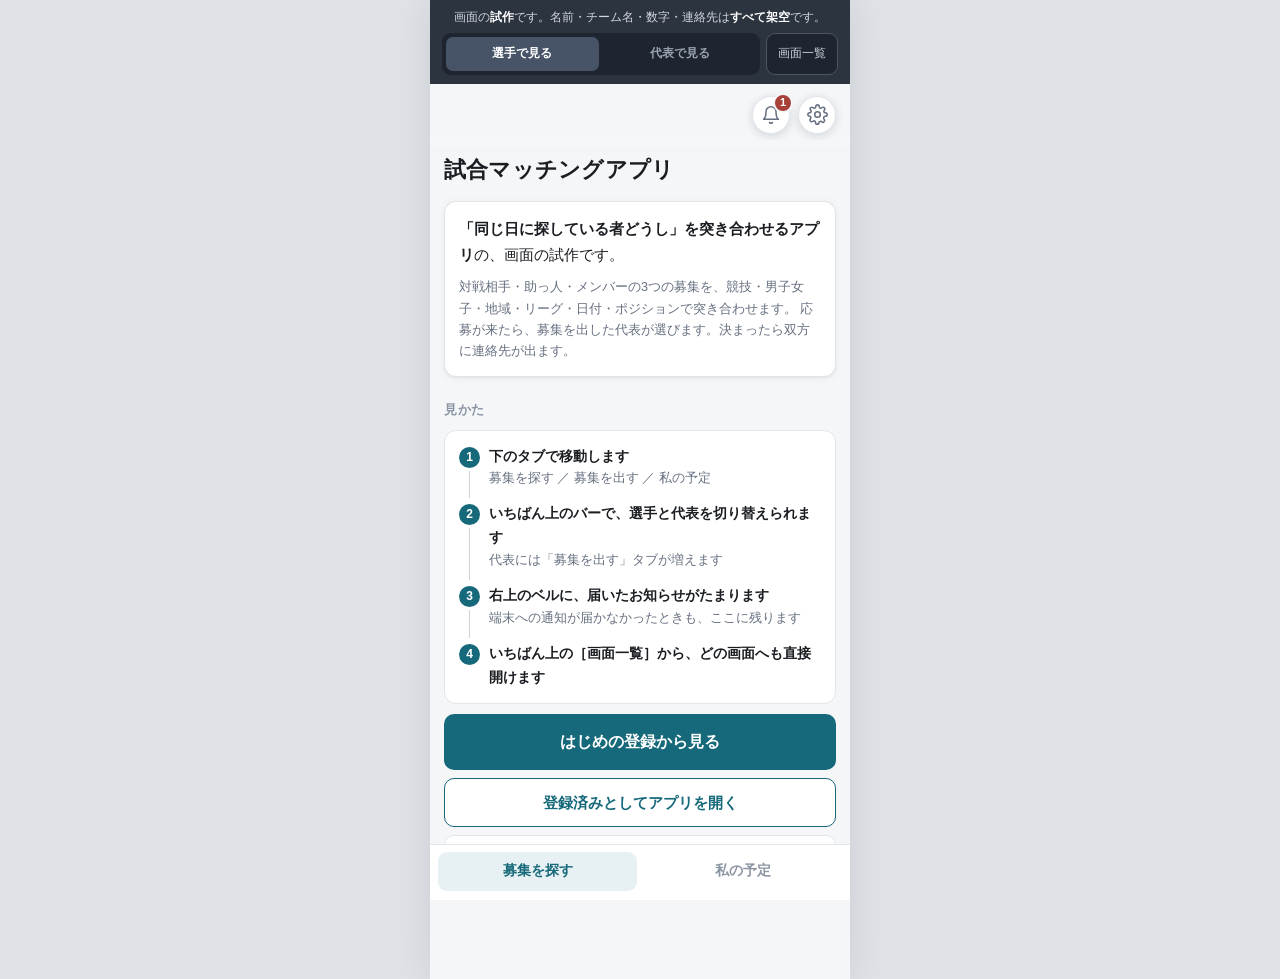
==== app/index.html @ 9eea32c9 "通知が受け取れない端末にだけ、タブの根っこ3画面とお知らせの設定の先頭にカードを出すようにした（設定の常時表示をやめ、あとから開く「ホーム画面に追加」を追加） Co-Authored-By: Clau" ====
﻿<!DOCTYPE html>
<html lang="ja">
<head>
<meta charset="UTF-8">
<meta name="viewport" content="width=device-width, initial-scale=1, viewport-fit=cover">
<meta name="robots" content="noindex">
<title>試合マッチングアプリ ── 画面の試作</title>
<style>
/* ==========================================================================
   試合マッチングアプリ ── 画面の見た目
   ⚠️ このファイルは本番（Cloudflare Workers / Hono）にそのまま持っていく。
      試作固有のものは末尾の「試作だけで使うもの」にまとめてある。
   ========================================================================== */

:root {
  --ink: #1a1d21;
  --sub: #667080;
  --faint: #8b95a3;
  --line: #e2e6eb;
  --bg: #f4f6f8;
  --card: #ffffff;

  --key: #16697a;
  --key-dark: #0f4c59;
  --key-bg: #e7f1f3;

  --warn: #a8403a;
  --warn-bg: #fbecea;
  --ok: #1f7a45;
  --ok-bg: #e8f4ec;

  /* 募集の種別 */
  --t-match: #16697a;
  --t-helper: #9a6212;
  --t-member: #55499a;

  --r: 12px;
  --shadow: 0 1px 2px rgba(20, 30, 40, .06), 0 1px 8px rgba(20, 30, 40, .05);
}

* { box-sizing: border-box; }

html, body {
  margin: 0;
  padding: 0;
}

body {
  background: #dfe3e8;
  color: var(--ink);
  font-family: -apple-system, BlinkMacSystemFont, "Hiragino Kaku Gothic ProN",
               "Noto Sans JP", "Yu Gothic UI", Meiryo, sans-serif;
  font-size: 15px;
  line-height: 1.7;
  -webkit-text-size-adjust: 100%;
}

/* --- 画面の枠（スマホ前提。PCでは中央に寄せる） --- */

.frame {
  max-width: 420px;
  margin: 0 auto;
  min-height: 100dvh;
  background: var(--bg);
  position: relative;
  box-shadow: 0 0 40px rgba(0, 0, 0, .10);
  display: flex;
  flex-direction: column;
}

/* --- 浮いている操作（⚠️ 上にバーを作らない） ---
   ⭐ position: sticky なので、スクロール0では本文の流れの中にあり、
      スクロールすると上端に貼り付いて内容の上に浮く。JavaScript は要らない。
   ⚠️ 戻るは常に押せる必要がある（ホーム画面に追加したアプリにはブラウザの戻るが無い） */

.float-row {
  position: sticky;
  top: 0;
  z-index: 25;
  display: flex;
  align-items: center;
  gap: 8px;
  min-height: 38px;
  /* ⚠️ 背景を本文と同じ色にして、内容が裏に透けないようにする。
     透けると、見えていないものを押してしまう。枠線は引かない（バーに見えるので） */
  background: var(--bg);
  margin: -14px -14px 0;
  padding: 12px 14px 6px;
}

/* 下側だけ柔らかく消す。⭐ これで「バーの線」が出ない */
.float-row::after {
  content: "";
  position: absolute;
  left: 0;
  right: 0;
  top: 100%;
  height: 16px;
  background: linear-gradient(var(--bg), rgba(244, 246, 248, 0));
  pointer-events: none;
}

.float-spacer { flex: 1; }

.float-btn {
  appearance: none;
  display: flex;
  align-items: center;
  justify-content: center;
  flex: none;
  width: 38px;
  height: 38px;
  padding: 0;
  border: 1px solid var(--line);
  border-radius: 50%;
  background: var(--card);
  color: var(--sub);
  font: inherit;
  font-size: 19px;
  line-height: 1;
  cursor: pointer;
  box-shadow: 0 2px 10px rgba(20, 30, 40, .14);
  list-style: none;          /* <summary> の標準の三角を消す */
}

.float-btn { position: relative; }

/* ⭐ 未読の件数。⚠️ 赤は「あなたが動かないと止まること」だけに使う */
.badge {
  position: absolute;
  top: -4px;
  right: -4px;
  display: flex;
  align-items: center;
  justify-content: center;
  min-width: 20px;
  height: 20px;
  padding: 0 5px;
  border-radius: 999px;
  background: var(--warn);
  color: #fff;
  font-size: 11px;
  font-weight: 700;
  border: 2px solid var(--bg);   /* 本文色で縁取り、浮いて見せる */
}

.float-btn::-webkit-details-marker { display: none; }  /* Safari の三角 */
.float-btn::marker { content: ""; }
.float-btn > svg { display: block; }
.float-btn:active { background: var(--bg); color: var(--key); }

/* 画面の名前。⭐ バーの中ではなく、本文の先頭に大きく置く */
.page-title {
  margin: 14px 0 16px;
  font-size: 22px;
  font-weight: 700;
  line-height: 1.45;
  letter-spacing: .01em;
}

.page-title:empty { display: none; }

/* 右上の歯車（設定）。⭐ 全画面から届くので、置くのは1か所だけ。
   ⚠️ <details>/<summary> で作る。スクリプトが届いていなくても開ける。 */
.menu-wrap {
  position: relative;
  flex: none;
}

.menu-wrap[open] > .float-btn { background: var(--bg); color: var(--key); }

/* 歯車から出るプルダウン。⭐ 中身は役割で変わる（代表だけチームの設定が増える） */
.menu {
  position: absolute;
  top: calc(100% + 6px);
  right: 0;
  z-index: 40;
  min-width: 172px;
  background: var(--card);
  border: 1px solid var(--line);
  border-radius: 10px;
  box-shadow: 0 8px 26px rgba(20, 30, 40, .20);
  padding: 5px;
}

.menu button {
  appearance: none;
  display: block;
  width: 100%;
  border: 0;
  background: transparent;
  font: inherit;
  font-size: 14.5px;
  font-weight: 700;
  color: var(--ink);
  text-align: left;
  padding: 11px 12px;
  border-radius: 7px;
  cursor: pointer;
  white-space: nowrap;
}

.menu button:active { background: var(--bg); color: var(--key); }

/* --- 本文 --- */

.body {
  padding: 14px 14px 96px; /* 下の余白は、下タブに隠れないぶん */
  flex: 1;
  display: flex;
  flex-direction: column;
}

/* --- 下タブ（⚠️ 横スクロールさせない。多くても3つ） ---
   ⭐ 「募集する」は代表にだけ出す。選手（約1,000人）には2つしか見えない */

.tabbar {
  position: fixed;
  bottom: 0;
  left: 0;
  right: 0;
  z-index: 30;
  display: flex;
  max-width: 420px;
  margin: 0 auto;
  background: var(--card);
  border-top: 1px solid var(--line);
  padding: 7px 8px calc(9px + env(safe-area-inset-bottom));
  gap: 6px;
}

.tabbar button {
  flex: 1;
  min-width: 0;
  appearance: none;
  border: 0;
  background: transparent;
  font: inherit;
  font-size: 13.5px;
  font-weight: 700;
  color: var(--faint);
  padding: 8px 2px;
  border-radius: 9px;
  cursor: pointer;
  white-space: nowrap;
}

.tabbar button[aria-current="true"] {
  color: var(--key);
  background: var(--key-bg);
}

/* ⚠️ 初回登録と、チームを増やす流れの間は下タブを出さない。
   まだアプリの中に入っていないので、タブで移れると筋が通らない */
body.no-tabs .tabbar { display: none; }
body.no-tabs .body { padding-bottom: 40px; }

.lead {
  margin: 0 0 14px;
  color: var(--sub);
  font-size: 13.5px;
}

h2.sec {
  margin: 22px 0 8px;
  font-size: 13px;
  font-weight: 700;
  color: var(--faint);
  letter-spacing: .04em;
}

h2.sec:first-child { margin-top: 2px; }

/* --- カード --- */

.card {
  background: var(--card);
  border: 1px solid var(--line);
  border-radius: var(--r);
  padding: 14px;
  margin-bottom: 10px;
  box-shadow: var(--shadow);
}

.card.tap {
  cursor: pointer;
  display: block;
  width: 100%;
  text-align: left;
  font: inherit;
  color: inherit;
}

.card.tap:active { background: #fafbfc; }

/* 入口の3カード（横に並べず縦積み。1行の説明を入れられる形） */

.gate {
  display: flex;
  align-items: center;
  gap: 12px;
}

.gate-t {
  flex: 1;
  min-width: 0;
}

/* ⚠️ 子セレクタ（>）にすること。子孫セレクタだと中の .tag / .pill を
   詳細度で打ち負かして display:block にしてしまう */
.gate-t > b {
  display: block;
  font-size: 16px;
  font-weight: 700;
}

.gate-t > span {
  display: block;
  color: var(--sub);
  font-size: 12.5px;
  line-height: 1.5;
}

.gate-n {
  flex: none;
  font-size: 13px;
  font-weight: 700;
  color: var(--key);
  background: var(--key-bg);
  border-radius: 999px;
  padding: 3px 11px;
}

.gate-arrow {
  flex: none;
  color: var(--faint);
  font-size: 18px;
}

/* お知らせの行 */
.gate-time {
  flex: none;
  font-size: 11.5px;
  color: var(--faint);
  white-space: nowrap;
}

.news-dot {
  flex: none;
  width: 9px;
  height: 9px;
  border-radius: 50%;
  background: var(--warn);
}

.news-dot.read { background: transparent; }

/* --- 種別のバッジ --- */

.tag {
  display: inline-block;
  font-size: 11.5px;
  font-weight: 700;
  line-height: 1.6;
  padding: 1px 8px;
  border-radius: 5px;
  color: #fff;
  vertical-align: 2px;
}

.tag.match  { background: var(--t-match); }
.tag.helper { background: var(--t-helper); }
.tag.member { background: var(--t-member); }

.pill {
  display: inline-block;
  font-size: 11.5px;
  line-height: 1.6;
  padding: 1px 8px;
  border-radius: 5px;
  border: 1px solid var(--line);
  color: var(--sub);
  background: var(--bg);
}

.pill.ok   { color: var(--ok);   background: var(--ok-bg);   border-color: #c6e2d0; }
.pill.warn { color: var(--warn); background: var(--warn-bg); border-color: #efd0cd; }

/* ⚠️ 3等分のセグメント（横並びのタブ）は使わない。
   下タブと見分けがつかず、どちらが上位なのか読めなくなる。
   3つから選ばせる場面は、すべて .gate のカードを並べる形にそろえる。 */

/* --- 絞り込み（⚠️ 折りたたまない。いまの値を出しておく） --- */

.filter {
  display: flex;
  align-items: center;
  gap: 8px;
  background: var(--card);
  border: 1px solid var(--line);
  border-radius: 10px;
  padding: 8px 10px;
  margin-bottom: 12px;
}

.filter-v {
  flex: 1;
  min-width: 0;
  font-size: 12.5px;
  color: var(--sub);
  line-height: 1.5;
}

.filter-v b { color: var(--ink); font-weight: 700; }

/* --- 募集の行 --- */

.post-h {
  display: flex;
  align-items: baseline;
  gap: 7px;
  flex-wrap: wrap;
  margin-bottom: 6px;
}

.post-when {
  font-size: 15.5px;
  font-weight: 700;
}

.post-team {
  font-size: 14.5px;
  font-weight: 700;
  margin-bottom: 2px;
}

.post-meta {
  color: var(--sub);
  font-size: 12.5px;
  line-height: 1.65;
}

/* --- 定義リスト（詳細画面） --- */

.dl {
  margin: 0;
  border-top: 1px solid var(--line);
}

.dl > div {
  display: flex;
  gap: 10px;
  padding: 9px 0;
  border-bottom: 1px solid var(--line);
}

.dl dt {
  flex: none;
  width: 92px;
  color: var(--faint);
  font-size: 12.5px;
  line-height: 1.8;
}

.dl dd {
  flex: 1;
  min-width: 0;
  margin: 0;
  font-size: 14.5px;
}

.dl dd small {
  display: block;
  color: var(--sub);
  font-size: 12.5px;
}

/* --- ボタン --- */

.btn {
  appearance: none;
  display: block;
  width: 100%;
  border: 0;
  border-radius: 10px;
  padding: 14px;
  font: inherit;
  font-size: 16px;
  font-weight: 700;
  background: var(--key);
  color: #fff;
  cursor: pointer;
  text-align: center;
  margin-top: 4px;
}

.btn:active { background: var(--key-dark); }

.btn.sub {
  background: var(--card);
  color: var(--key);
  border: 1px solid var(--key);
  font-size: 15px;
  padding: 11px;
}

.btn.quiet {
  background: var(--card);
  color: var(--sub);
  border: 1px solid var(--line);
  font-size: 14px;
  font-weight: 400;
  padding: 11px;
}

.btn.danger {
  background: var(--card);
  color: var(--warn);
  border: 1px solid #e6c4c1;
  font-size: 15px;
  padding: 11px;
}

/* 逃げ道。⚠️ 隠さないが、押したくなる形も与えない。
   ボタンの形をしているものは、読まずに押される */
.link-quiet {
  appearance: none;
  border: 0;
  background: transparent;
  font: inherit;
  font-size: 13px;
  color: var(--faint);
  text-decoration: underline;
  text-underline-offset: 3px;
  cursor: pointer;
  padding: 6px 8px;
}

.link-quiet:active { color: var(--sub); }

.btn-sm {
  appearance: none;
  border: 1px solid var(--key);
  background: var(--card);
  color: var(--key);
  font: inherit;
  font-size: 13px;
  font-weight: 700;
  border-radius: 8px;
  padding: 6px 12px;
  cursor: pointer;
  white-space: nowrap;
}

.btn-sm.quiet {
  border-color: var(--line);
  color: var(--sub);
  font-weight: 400;
}

/* --- 注記 --- */

.note {
  margin: 10px 0 0;
  color: var(--sub);
  font-size: 12.5px;
  line-height: 1.7;
}

/* --- 入力 --- */

.field { margin-bottom: 14px; }

/* ⚠️ 要素セレクタ（label）で書かないこと。
   .field の中には .check のラベルも入るので、display を奪い合う */
.f-label {
  display: block;
  font-size: 13px;
  font-weight: 700;
  margin-bottom: 5px;
}

.f-label .hint {
  display: block;
  font-weight: 400;
  color: var(--sub);
  font-size: 12px;
  line-height: 1.6;
}

.field-row > div { flex: 1; min-width: 0; }

/* ⚠️ 種類を列挙しないこと。tel / search / url などを足すたびに漏れる。
   除くのはチェックボックスとラジオだけ */
.field input:not([type="checkbox"]):not([type="radio"]),
.field select,
.field textarea {
  width: 100%;
  border: 1px solid #ccd3db;
  border-radius: 9px;
  background: var(--card);
  padding: 11px 12px;
  font: inherit;
  font-size: 15px;
  color: var(--ink);
}

.field textarea { min-height: 84px; resize: vertical; }

.field-row {
  display: flex;
  gap: 8px;
}

.field-row > * { flex: 1; min-width: 0; }

/* チップ（複数選択）⚠️ datalist は使わない */

.chips {
  display: flex;
  flex-wrap: wrap;
  gap: 7px;
}

.chip {
  appearance: none;
  border: 1px solid #ccd3db;
  background: var(--card);
  color: var(--sub);
  font: inherit;
  font-size: 13.5px;
  border-radius: 999px;
  padding: 6px 13px;
  cursor: pointer;
}

.chip[aria-pressed="true"] {
  background: var(--key);
  border-color: var(--key);
  color: #fff;
  font-weight: 700;
}

/* 競技ごとのまとまり（ポジションは競技ごとに語彙が違う）
   ⚠️ 明示クラスだけで書く。子孫セレクタにしない */

.sport-g {
  font-size: 13px;
  font-weight: 700;
  color: var(--ink);
  margin: 14px 0 6px;
}

/* チェック1つ */

.check {
  display: flex;
  gap: 10px;
  align-items: flex-start;
  background: var(--card);
  border: 1px solid var(--line);
  border-radius: 10px;
  padding: 12px;
  cursor: pointer;
}

.check + .check { margin-top: 8px; }
.check input { margin: 4px 0 0; flex: none; width: 18px; height: 18px; }
.check-t { flex: 1; min-width: 0; }
.check-t > b { display: block; font-size: 14px; }
.check-t > span { display: block; color: var(--sub); font-size: 12.5px; line-height: 1.6; }

/* --- 一段軽い行 ---
   設定のように「毎回は触らないが、探させてはいけない」もの。
   ⚠️ 枠を外すと文字だけになって見つけられなくなる。
   カードと同じ形のまま、影と説明文を落として一段だけ軽くする。 */

.set-row {
  appearance: none;
  display: flex;
  align-items: center;
  gap: 10px;
  width: 100%;
  background: var(--card);
  border: 1px solid var(--line);
  border-radius: var(--r);
  padding: 13px 14px;
  margin-bottom: 10px;
  font: inherit;
  font-size: 14.5px;
  font-weight: 700;
  color: var(--ink);
  text-align: left;
  cursor: pointer;
}

.set-row:active { background: #fafbfc; }
.set-row > span { flex: 1; min-width: 0; }
.set-row > span > b { color: var(--key); }
.set-row > i { flex: none; font-style: normal; color: var(--faint); font-size: 18px; }
/* 設定の行に添える、いまの値。⚠️ 明示クラスではなく em を使うので子セレクタで閉じる */
.set-row > span > em {
  display: block;
  font-style: normal;
  font-weight: 400;
  font-size: 12.5px;
  line-height: 1.5;
  color: var(--sub);
  margin-top: 3px;
}

/* --- お知らせの設定：種類ごとに「チェック＋条件の行」を1枚にまとめる ---
   ⚠️ 子セレクタで閉じる（.check / .set-row の素の見た目を外側から奪わない） */
.opt {
  background: var(--card);
  border: 1px solid var(--line);
  border-radius: var(--r);
  margin-bottom: 10px;
  overflow: hidden;
}
.opt > .check { border: 0; border-radius: 0; }
.opt > .set-row { border: 0; border-top: 1px solid var(--line); border-radius: 0; margin: 0; }

/* --- この端末で通知が受け取れないときだけ出す1枚 ---
   タブの根っこ3画面（募集を探す・募集を出す・私の予定）と、お知らせの設定の先頭。
   ⛔ オンのときは出さない。⛔ 赤にしない（文で書いてあるので色で急かさない）。
   「この端末では受け取らない」を押した端末では出さない（再入口はお知らせの設定）。 */
.push {
  background: var(--card);
  border: 1px solid var(--line);
  border-radius: var(--r);
  padding: 14px;
  margin-bottom: 14px;
}
.push > b { display: block; font-size: 15px; }
.push > p { margin: 4px 0 0; color: var(--sub); font-size: 12.5px; line-height: 1.6; }
.push > .btn { margin-top: 12px; }
.push > .push-skip { text-align: center; margin-top: 4px; }

/* --- 人の行（応募者・履歴） --- */

.row {
  display: flex;
  gap: 11px;
  align-items: center;
  padding: 12px 0;
  border-bottom: 1px solid var(--line);
}

.row:last-child { border-bottom: 0; }

.row-t { flex: 1; min-width: 0; }
.row-t > b { display: block; font-size: 15px; }
.row-t > span { display: block; color: var(--sub); font-size: 12.5px; line-height: 1.6; }

.count {
  flex: none;
  text-align: center;
  min-width: 46px;
}

.count > b { display: block; font-size: 19px; font-weight: 700; line-height: 1.2; }
.count > span { display: block; color: var(--faint); font-size: 11px; }

/* --- 手順（初回登録） --- */

.steps {
  display: flex;
  gap: 6px;
  margin-bottom: 16px;
}

.steps > div {
  flex: 1;
  height: 4px;
  border-radius: 2px;
  background: #d9dee4;
}

.steps > div.on { background: var(--key); }

.step-n {
  color: var(--key);
  font-size: 12px;
  font-weight: 700;
  letter-spacing: .04em;
}

/* --- 成立・通知の図 --- */

.flow {
  background: var(--card);
  border: 1px solid var(--line);
  border-radius: var(--r);
  padding: 14px;
  margin-bottom: 10px;
}

.flow ol {
  margin: 0;
  padding: 0;
  list-style: none;
  counter-reset: f;
}

.flow li {
  position: relative;
  padding: 0 0 14px 30px;
  counter-increment: f;
  font-size: 14px;
}

.flow li:last-child { padding-bottom: 0; }

.flow li::before {
  content: counter(f);
  position: absolute;
  left: 0;
  top: 2px;
  width: 21px;
  height: 21px;
  border-radius: 50%;
  background: var(--key);
  color: #fff;
  font-size: 12px;
  font-weight: 700;
  text-align: center;
  line-height: 21px;
}

.flow li:not(:last-child)::after {
  content: "";
  position: absolute;
  left: 10px;
  top: 26px;
  bottom: 4px;
  width: 1px;
  background: #ccd3db;
}

.flow li small {
  display: block;
  color: var(--sub);
  font-size: 12.5px;
  line-height: 1.6;
}

/* --- 結果（完了・成立） --- */

.result {
  text-align: center;
  padding: 26px 14px 20px;
}

.result-mark {
  width: 56px;
  height: 56px;
  border-radius: 50%;
  background: var(--ok-bg);
  color: var(--ok);
  font-size: 28px;
  line-height: 56px;
  margin: 0 auto 12px;
}

.result-mark.no { background: var(--warn-bg); color: var(--warn); }

.result h2 {
  margin: 0 0 6px;
  font-size: 19px;
}

.result p {
  margin: 0;
  color: var(--sub);
  font-size: 13.5px;
}

/* ==========================================================================
   試作だけで使うもの（⛔ 本番には持っていかない）
   ========================================================================== */

.proto-hide { display: none !important; }

/* その場で反応したことを見せるだけの表示（⛔ 本番には持っていかない） */
.proto-toast {
  position: fixed;
  left: 50%;
  bottom: 96px;
  transform: translateX(-50%);
  z-index: 60;
  background: #2c3440;
  color: #fff;
  font-size: 13.5px;
  font-weight: 700;
  padding: 10px 18px;
  border-radius: 999px;
  box-shadow: 0 6px 20px rgba(20, 30, 40, .25);
  white-space: nowrap;
}

/* 立場の切替。選手にしか見えないもの／代表にしか見えないものを分ける */
body[data-mode="player"] .rep-only { display: none !important; }
body[data-mode="rep"] .player-only { display: none !important; }

/* 上のバー（試作の案内と立場の切替） */
.proto-top {
  background: #2c3440;
  color: #cfd6de;
  font-size: 11.5px;
  line-height: 1.6;
  padding: 8px 12px 9px;
}

.proto-top p { margin: 0 0 7px; text-align: center; }
.proto-top b { color: #fff; }

/* ⛔ 画面一覧は「試作の道具」なので、アプリのバーではなくこの黒い帯に置く。
   アプリのバーには、本番に残るものだけを置く（戻る・題名・歯車） */
.proto-row {
  display: flex;
  gap: 6px;
  align-items: stretch;
}

.proto-row > .proto-switch { flex: 1; min-width: 0; }

.proto-btn {
  flex: none;
  appearance: none;
  border: 1px solid #4a5666;
  background: #1e2530;
  color: #cfd6de;
  font: inherit;
  font-size: 12px;
  border-radius: 9px;
  padding: 7px 11px;
  cursor: pointer;
  white-space: nowrap;
}

.proto-btn:active { background: #475467; color: #fff; }

.proto-switch {
  display: flex;
  gap: 5px;
  background: #1e2530;
  border-radius: 9px;
  padding: 4px;
}

.proto-switch button {
  flex: 1;
  appearance: none;
  border: 0;
  background: transparent;
  font: inherit;
  font-size: 12px;
  font-weight: 700;
  color: #98a3b1;
  padding: 7px 4px;
  border-radius: 7px;
  cursor: pointer;
  white-space: nowrap;
}

.proto-switch button[aria-pressed="true"] { background: #475467; color: #fff; }

.proto-sheet {
  position: fixed;
  inset: 0;
  z-index: 50;
  background: rgba(15, 25, 35, .45);
  display: flex;
  align-items: flex-end;
  justify-content: center;
}

.proto-sheet > div {
  width: 100%;
  max-width: 420px;
  background: var(--bg);
  border-radius: 16px 16px 0 0;
  padding: 16px 14px 24px;
  max-height: 84dvh;
  overflow: auto;
}

.proto-sheet h2 {
  margin: 0 0 4px;
  font-size: 16px;
}

.proto-list {
  display: grid;
  gap: 6px;
  margin-top: 12px;
}

.proto-list button {
  appearance: none;
  display: flex;
  align-items: center;
  gap: 10px;
  width: 100%;
  text-align: left;
  font: inherit;
  background: var(--card);
  border: 1px solid var(--line);
  border-radius: 9px;
  padding: 10px 12px;
  cursor: pointer;
  color: inherit;
}

.proto-list button i {
  flex: none;
  font-style: normal;
  font-size: 11.5px;
  font-weight: 700;
  color: var(--faint);
  background: var(--bg);
  border-radius: 5px;
  padding: 1px 6px;
  min-width: 30px;
  text-align: center;
}

.proto-list button b { font-weight: 700; font-size: 14px; }
.proto-list button em { font-style: normal; color: var(--sub); font-size: 12px; }

.proto-group {
  margin: 14px 0 2px;
  font-size: 12px;
  font-weight: 700;
  color: var(--faint);
  letter-spacing: .04em;
}

.proto-banner {
  background: #2c3440;
  color: #cfd6de;
  font-size: 11.5px;
  line-height: 1.6;
  padding: 7px 14px;
  text-align: center;
}

.proto-banner b { color: #fff; }
</style>
</head>
<body data-mode="player">

<div class="frame">

  <div class="proto-top">
    <p>画面の<b>試作</b>です。名前・チーム名・数字・連絡先は<b>すべて架空</b>です。</p>
    <div class="proto-row">
      <div class="proto-switch">
        <button type="button" id="mPlayer" aria-pressed="true">選手で見る</button>
        <button type="button" id="mRep" aria-pressed="false">代表で見る</button>
      </div>
      <button class="proto-btn" id="menu" type="button">画面一覧</button>
    </div>
  </div>

  <div class="body" id="body">

  <div class="float-row">
    <button class="float-btn proto-hide" id="back" type="button" aria-label="戻る" title="戻る">←</button>
    <div class="float-spacer"></div>

    <button class="float-btn" data-go="snews" type="button" aria-label="お知らせ" title="お知らせ">
      <svg viewBox="0 0 24 24" width="20" height="20" fill="none" stroke="currentColor"
           stroke-width="1.8" stroke-linecap="round" stroke-linejoin="round" aria-hidden="true">
        <path d="M18 8A6 6 0 0 0 6 8c0 7-3 9-3 9h18s-3-2-3-9"/>
        <path d="M13.73 21a2 2 0 0 1-3.46 0"/>
      </svg>
      <span class="badge player-only">1</span>
      <span class="badge rep-only">2</span>
    </button>

    <details class="menu-wrap" id="gearWrap">
      <summary class="float-btn" aria-label="設定" title="設定">
        <svg viewBox="0 0 24 24" width="21" height="21" fill="none" stroke="currentColor"
             stroke-width="1.8" stroke-linecap="round" stroke-linejoin="round" aria-hidden="true">
          <circle cx="12" cy="12" r="3.2"/>
          <path d="M19.1 15.5a1.7 1.7 0 0 0 .35 1.87l.06.06a2 2 0 1 1-2.83 2.83l-.06-.06a1.7 1.7 0 0 0-2.9 1.2V21a2 2 0 1 1-4 0v-.06a1.7 1.7 0 0 0-2.9-1.21l-.06.06a2 2 0 1 1-2.83-2.83l.06-.06a1.7 1.7 0 0 0-1.2-2.9H3a2 2 0 1 1 0-4h.06a1.7 1.7 0 0 0 1.21-2.9l-.06-.06a2 2 0 1 1 2.83-2.83l.06.06a1.7 1.7 0 0 0 2.9-1.2V3a2 2 0 1 1 4 0v.06a1.7 1.7 0 0 0 2.9 1.21l.06-.06a2 2 0 1 1 2.83 2.83l-.06.06a1.7 1.7 0 0 0 1.2 2.9H21a2 2 0 1 1 0 4h-.06a1.7 1.7 0 0 0-1.84 1.5z"/>
        </svg>
      </summary>
      <div class="menu">
        <button type="button" data-go="s8">私の設定</button>
        <button type="button" data-go="s9">お知らせの設定</button>
        <button type="button" data-go="s11" class="rep-only">チームの設定</button>
      </div>
    </details>
  </div>

  <h1 class="page-title" id="title"></h1>

  <!-- ==================================================== s0 はじめに -->
  <section data-screen="s0" data-title="試合マッチングアプリ">
    <div class="card">
      <p style="margin:0 0 10px;font-size:15px;">
        <b>「同じ日に探している者どうし」を突き合わせるアプリ</b>の、画面の試作です。
      </p>
      <p class="note" style="margin:0;">
        対戦相手・助っ人・メンバーの3つの募集を、競技・男子女子・地域・リーグ・日付・ポジションで突き合わせます。
        応募が来たら、募集を出した代表が選びます。決まったら双方に連絡先が出ます。
      </p>
    </div>

    <h2 class="sec">見かた</h2>

    <div class="flow">
      <ol>
        <li><b>下のタブで移動します</b>
          <small>募集を探す ／ 募集を出す ／ 私の予定</small></li>
        <li><b>いちばん上のバーで、選手と代表を切り替えられます</b>
          <small>代表には「募集を出す」タブが増えます</small></li>
        <li><b>右上のベルに、届いたお知らせがたまります</b>
          <small>端末への通知が届かなかったときも、ここに残ります</small></li>
        <li><b>いちばん上の［画面一覧］から、どの画面へも直接開けます</b></li>
      </ol>
    </div>

    <button class="btn" data-go="sw1" type="button">はじめの登録から見る</button>
    <button class="btn sub" data-go="sfind" type="button" style="margin-top:8px;">登録済みとしてアプリを開く</button>
    <button class="btn quiet" id="menu2" type="button" style="margin-top:8px;">画面の一覧を開く</button>
  </section>

  <!-- ==================================================== snews お知らせ -->
  <section data-screen="snews" data-title="お知らせ">
    <p class="lead">押すと、その画面が開きます。</p>

    <button class="card tap" data-go="s7" type="button">
      <div class="gate">
        <div class="news-dot"></div>
        <div class="gate-t">
          <b>9月27日（土）の助っ人に決まりました</b>
          <span><span class="pill">野球・男子</span> 川岸ファイターズ ／ 連絡先が出ています</span>
        </div>
        <div class="gate-time">1時間前</div>
      </div>
    </button>

    <button class="card tap rep-only" data-go="s6" type="button">
      <div class="gate">
        <div class="news-dot"></div>
        <div class="gate-t">
          <b>応募が3人来ています</b>
          <span><span class="pill">野球・男子</span> あおぞらクラブ 10/11（土）午前の助っ人 ／ <b>選んでください</b></span>
        </div>
        <div class="gate-time">3時間前</div>
      </div>
    </button>

    <button class="card tap" data-go="scanceled" type="button">
      <div class="gate">
        <div class="news-dot read"></div>
        <div class="gate-t">
          <b>10月12日（日）の試合が中止になりました</b>
          <span><span class="pill">野球・男女混合</span> みどりヶ丘ベースボール ／ 雨のため</span>
        </div>
        <div class="gate-time">昨日</div>
      </div>
    </button>

    <button class="card tap" data-go="s3" type="button">
      <div class="gate">
        <div class="news-dot read"></div>
        <div class="gate-t">
          <b>9月27日（土）午前の助っ人を募集しています</b>
          <span><span class="pill">野球・男子</span> 川岸ファイターズ ／ 左翼手・遊撃手 あと2人</span>
        </div>
        <div class="gate-time">3日前</div>
      </div>
    </button>

    <p class="note">
      端末への通知が届かなかったときも、<b>ここに残っています。</b><br>
      残るのは<b>30日ぶん</b>です。それより古いものは消えます。
    </p>
  </section>

  <!-- ==================================================== sfind 探す -->
  <section data-screen="sfind" data-title="募集を探す">
    <div class="push">
      <b>このスマホには、まだ通知が届きません</b>
      <p>中止の連絡などは、通知が無いと気づけません。</p>
      <button class="btn sub" data-go="shome" type="button">この端末で通知を受け取る</button>
      <p class="push-skip"><button class="link-quiet" data-act="toast" data-msg="この端末には出さないようにしました" type="button">この端末では受け取らない</button></p>
    </div>

    <p class="lead">どの募集を探しますか。</p>

    <button class="card tap" data-go="s2h" type="button">
      <div class="gate">
        <div class="gate-t">
          <b><span class="tag helper">助っ人</span> の募集を探す</b>
          <span>この日だけ手伝ってほしい、というチーム</span>
        </div>
        <div class="gate-n">5件</div>
        <div class="gate-arrow">›</div>
      </div>
    </button>

    <button class="card tap" data-go="s2n" type="button">
      <div class="gate">
        <div class="gate-t">
          <b><span class="tag member">メンバー</span> の募集を探す</b>
          <span>ずっと入ってくれる人を探しているチーム</span>
        </div>
        <div class="gate-n">8件</div>
        <div class="gate-arrow">›</div>
      </div>
    </button>

  </section>

  <!-- ============================= smatch 同じ日を探しているチーム（突き合わせ） -->
  <section data-screen="smatch" data-title="同じ日を探しているチーム">
    <div class="card">
      <div class="post-h">
        <span class="tag match">対戦相手</span>
        <span class="pill">うちが出した募集</span>
      </div>
      <div style="font-size:18px;font-weight:700;margin:2px 0;">10月4日（日）午後</div>
      <div class="post-meta">会場あり ／ 安佐南区 かわぎしグラウンド</div>
    </div>

    <h2 class="sec">同じ日を探しているチーム　3件</h2>

    <button class="card tap" data-go="s3m" type="button">
      <div class="post-h">
        <span class="post-team" style="margin:0;">もみじストライカーズ</span>
        <span class="pill">会場を探している</span>
      </div>
      <div class="post-meta">広島市佐伯区 ／ さくらリーグ 2部<br>10/4（日）午前・午後</div>
    </button>

    <button class="card tap" data-go="s3m" type="button">
      <div class="post-h">
        <span class="post-team" style="margin:0;">城北クラブ</span>
        <span class="pill ok">会場あり</span>
      </div>
      <div class="post-meta">広島市東区 ／ さくらリーグ 2部<br>10/4（日）午後</div>
    </button>

    <button class="card tap" data-go="s3m" type="button">
      <div class="post-h">
        <span class="post-team" style="margin:0;">港南クラブ</span>
        <span class="pill">会場を探している</span>
      </div>
      <div class="post-meta">広島市南区 ／ さくらリーグ 2部<br>10/4（日）午後</div>
    </button>
  </section>

  <!-- ==================================================== s2m 相手を探しているチーム -->
  <section data-screen="s2m" data-title="相手を探しているチーム">
    <div class="filter">
      <div class="filter-v">
        <b>安佐南区・西区・府中町</b>／さくらリーグ 2部<br>
        野球・男子 ／ 日にち 指定なし ／ 会場 どちらでも
      </div>
      <button class="btn-sm" data-go="sfm" type="button">変える</button>
    </div>

    <button class="card tap" data-go="s3m" type="button">
      <div class="post-h">
        <span class="post-when">10/4（日）午後</span>
        <span class="pill ok">会場あり</span>
      </div>
      <div class="post-team">城北クラブ</div>
      <div class="post-meta">広島市東区<br>さくらリーグ 2部</div>
    </button>

    <button class="card tap" data-go="s3m" type="button">
      <div class="post-h">
        <span class="post-when">10/11（土）午前</span>
        <span class="pill">会場を探している</span>
      </div>
      <div class="post-team">もみじストライカーズ</div>
      <div class="post-meta">広島市佐伯区<br>さくらリーグ 2部</div>
    </button>

    <div class="card" style="border-left:3px solid var(--key);">
      <p style="margin:0;font-size:14.5px;"><b>この条件では 2件です。</b></p>
      <p class="post-meta" style="margin:4px 0 0;">
        <b>市区町村を足すと、もっと出てきます。</b>
        ⭐ 県境にお住まいの方は、隣の県の市区町村も足せます。
      </p>
      <button class="btn sub" data-go="sfm" type="button" style="margin-top:10px;">探す範囲を広げる</button>
    </div>

    <p class="note">12件のうち、上の条件に合う2件を出しています。</p>
  </section>

  <!-- ==================================================== s2h 助っ人を探す -->
  <section data-screen="s2h" data-title="助っ人の募集を探す">
    <div class="filter">
      <div class="filter-v">
        <b>安佐南区・西区・府中町</b>／さくらリーグ 2部<br>
        野球・バスケットボール ／ 日にち 指定なし ／ ポジション 指定なし
      </div>
      <button class="btn-sm" data-go="sfh" type="button">変える</button>
    </div>

    <button class="card tap" data-go="s3" type="button">
      <div class="post-h">
        <span class="post-when">9/27（土）午前</span>
        <span class="pill">野球・男子</span>
        <span class="pill">あと2人</span>
      </div>
      <div class="post-team">川岸ファイターズ</div>
      <div class="post-meta">左翼手 ・ 遊撃手 ／ 安佐南区<br>さくらリーグ 2部</div>
    </button>

    <button class="card tap" data-go="s3" type="button">
      <div class="post-h">
        <span class="post-when">9/27（土）午後</span>
        <span class="pill">野球・男子</span>
        <span class="pill">あと1人</span>
      </div>
      <div class="post-team">東雲アスレチックス</div>
      <div class="post-meta">投手 ／ 西区<br>さくらリーグ 1部</div>
    </button>

    <button class="card tap" data-go="s3" type="button">
      <div class="post-h">
        <span class="post-when">10/4（日）午前・午後</span>
        <span class="pill">野球・男女混合</span>
        <span class="pill">あと3人</span>
      </div>
      <div class="post-team">みどりヶ丘ベースボール</div>
      <div class="post-meta">だれでも ／ 佐伯区<br>リーグに入っていないチーム</div>
    </button>

    <div class="card" style="border-left:3px solid var(--key);">
      <p style="margin:0;font-size:14.5px;"><b>この条件では 3件です。</b></p>
      <p class="post-meta" style="margin:4px 0 0;">
        <b>市区町村を足すと、もっと出てきます。</b>
        ⭐ 県境にお住まいの方は、隣の県の市区町村も足せます。
      </p>
      <button class="btn sub" data-go="sfh" type="button" style="margin-top:10px;">探す範囲を広げる</button>
    </div>

    <p class="note">
      出るのは<b>「やる競技」に選んだ競技と、自分に合う男子・女子のものだけ</b>です。<br>
      男女混合のチームの募集は、<b>男子にも女子にも出ます。</b>
    </p>
  </section>

  <!-- ==================================================== s2n メンバーを探す -->
  <section data-screen="s2n" data-title="メンバーの募集を探す">
    <div class="filter">
      <div class="filter-v">
        <b>安佐南区・西区・府中町</b>／さくらリーグ 2部<br>
        野球・バスケットボール ／ ポジション 指定なし
      </div>
      <button class="btn-sm" data-go="sfn" type="button">変える</button>
    </div>

    <button class="card tap" data-go="s3n" type="button">
      <div class="post-h">
        <span class="pill">野球・男子</span>
      </div>
      <div class="post-team">港南クラブ</div>
      <div class="post-meta">投手 ・ 捕手 ／ 広島市南区<br>さくらリーグ 2部 ／ 月2回 日曜の午前</div>
    </button>

    <button class="card tap" data-go="s3n" type="button">
      <div class="post-h">
        <span class="pill">野球・男女混合</span>
      </div>
      <div class="post-team">みどりヶ丘ベースボール</div>
      <div class="post-meta">だれでも ／ 広島市佐伯区<br>リーグに入っていないチーム ／ 土曜の午前</div>
    </button>

    <div class="card" style="border-left:3px solid var(--key);">
      <p style="margin:0;font-size:14.5px;"><b>この条件では 2件です。</b></p>
      <p class="post-meta" style="margin:4px 0 0;">
        <b>市区町村を足すと、もっと出てきます。</b>
        ⭐ 県境にお住まいの方は、隣の県の市区町村も足せます。
      </p>
      <button class="btn sub" data-go="sfn" type="button" style="margin-top:10px;">探す範囲を広げる</button>
    </div>

    <p class="note">
      出るのは<b>「やる競技」に選んだ競技と、自分に合う男子・女子のものだけ</b>です。
    </p>
  </section>

  <!-- ==================================================== s3 助っ人の募集 -->
  <section data-screen="s3" data-title="助っ人の募集">
    <div class="card">
      <div class="post-h">
        <span class="tag helper">助っ人</span>
        <span class="pill">野球・男子</span>
        <span class="pill">募集中</span>
      </div>
      <div style="font-size:20px;font-weight:700;margin:2px 0;">9月27日（土）午前</div>
      <div class="post-team" style="font-size:16px;">川岸ファイターズ</div>

      <dl class="dl" style="margin-top:12px;">
        <div><dt>ほしい人</dt><dd>左翼手 ・ 遊撃手<small>あと2人</small></dd></div>
        <div><dt>場所</dt><dd>広島市安佐南区<small>かわぎしグラウンド</small></dd></div>
        <div><dt>リーグ</dt><dd>さくらリーグ 2部</dd></div>
        <div><dt>ひとこと</dt><dd>はじめての方も歓迎です。道具はこちらで用意します。集合は8時30分、9時試合開始の予定です。</dd></div>
      </dl>
    </div>

    <button class="btn" data-go="s4" type="button">行けます</button>

    <p class="note">
      押すとチームの代表に届きます。<b>代表が選びます</b>（先着ではありません）。<br>
      決まったらお知らせします。<b>連絡先が出るのは、決まってからです。</b>
    </p>
  </section>

  <!-- ============================= s3waiting 応募済みの助っ人の募集（選手が見る） -->
  <section data-screen="s3waiting" data-title="助っ人の募集">
    <div class="card">
      <div class="post-h">
        <span class="tag helper">助っ人</span>
        <span class="pill">募集中</span>
      </div>
      <div style="font-size:20px;font-weight:700;margin:2px 0;">10月4日（日）午前</div>
      <div class="post-team" style="font-size:16px;">みどりヶ丘ベースボール</div>

      <dl class="dl" style="margin-top:12px;">
        <div><dt>ほしい人</dt><dd>だれでも<small>あと3人</small></dd></div>
        <div><dt>場所</dt><dd>広島市佐伯区<small>みどりヶ丘グラウンド</small></dd></div>
        <div><dt>リーグ</dt><dd>リーグに入っていないチーム</dd></div>
        <div><dt>ひとこと</dt><dd>人数が足りません。経験は問いません。集合は8時、9時試合開始です。</dd></div>
      </dl>
    </div>

    <div class="card" style="border-left:3px solid var(--key);">
      <p style="margin:0;font-size:15px;"><b>選ばれるのを待っています</b></p>
      <p class="post-meta" style="margin:4px 0 0;">
        10月1日に「行けます」を送りました。決まったらお知らせします。
      </p>
    </div>

    <button class="btn danger" data-act="toast" data-msg="応募を取り消しました" type="button">応募を取り消す</button>

    <p class="note">
      取り消すと、<b>選ばれる候補から外れます。</b>あとでまた応募し直せます。
    </p>
  </section>

  <!-- ============================= smine 自分が出した募集（応募なし・代表が見る） -->
  <section data-screen="smine" data-title="出している募集">
    <div class="card">
      <div class="post-h">
        <span class="tag member">メンバー</span>
        <span class="pill">募集中</span>
      </div>
      <div class="post-team" style="font-size:18px;margin-top:4px;">あおぞらクラブ</div>

      <dl class="dl" style="margin-top:12px;">
        <div><dt>ほしい人</dt><dd>投手 ・ 捕手</dd></div>
        <div><dt>場所</dt><dd>広島市安佐南区</dd></div>
        <div><dt>出した日</dt><dd>9月10日<small>ずっと出しています</small></dd></div>
        <div><dt>ひとこと</dt><dd>平日の夜も練習しています。見学だけでも大丈夫です。</dd></div>
      </dl>
    </div>

    <div class="card">
      <p style="margin:0;font-size:15px;"><b>応募はまだありません</b></p>
      <p class="post-meta" style="margin:4px 0 0;">
        応募が来たら、この画面から選べるようになります。
      </p>
    </div>

    <button class="btn sub" type="button" data-act="toast" data-msg="この試作では内容を変えられません">内容を変える</button>
    <button class="btn quiet" data-go="steam" type="button" style="margin-top:8px;">この募集を締める</button>
  </section>

  <!-- ==================================================== s3m 対戦相手の募集 -->
  <section data-screen="s3m" data-title="対戦相手の募集">
    <div class="card">
      <div class="post-h">
        <span class="tag match">対戦相手</span>
        <span class="pill">募集中</span>
      </div>
      <div style="font-size:20px;font-weight:700;margin:2px 0;">10月4日（日）午後</div>
      <div class="post-team" style="font-size:16px;">城北クラブ</div>

      <dl class="dl" style="margin-top:12px;">
        <div>
          <dt>会場</dt>
          <dd><span class="pill ok">用意してあります</span>
            <small>広島市東区 しろきたグラウンド／使用料は半分ずつ</small></dd>
        </div>
        <div><dt>リーグ</dt><dd>さくらリーグ 2部</dd></div>
        <div><dt>ひとこと</dt><dd>3時間とってあります。審判はお互いで出し合う形でお願いします。</dd></div>
      </dl>
    </div>

    <button class="btn" data-go="s4" type="button">この日に試合したいです</button>

    <p class="note">
      押すと相手チームの代表に届きます。<b>向こうの代表が選びます。</b><br>
      <b>連絡先が出るのは、決まってからです。</b>
    </p>
  </section>

  <!-- ==================================================== s3n メンバーの募集 -->
  <section data-screen="s3n" data-title="メンバーの募集">
    <div class="card">
      <div class="post-h">
        <span class="tag member">メンバー</span>
        <span class="pill">募集中</span>
      </div>
      <div class="post-team" style="font-size:18px;margin-top:4px;">港南クラブ</div>

      <dl class="dl" style="margin-top:12px;">
        <div><dt>ほしい人</dt><dd>投手 ・ 捕手</dd></div>
        <div><dt>場所</dt><dd>広島市南区</dd></div>
        <div><dt>活動</dt><dd>月2回ほど<small>日曜の午前が中心です</small></dd></div>
        <div><dt>リーグ</dt><dd>さくらリーグ 2部</dd></div>
        <div><dt>ひとこと</dt><dd>30代が中心です。経験は問いません。まず1回、見に来てもらえるとうれしいです。</dd></div>
      </dl>
    </div>

    <button class="btn" data-go="s4" type="button">話を聞いてみたいです</button>
  </section>

  <!-- ==================================================== s4 送りました -->
  <section data-screen="s4" data-title="送りました">
    <div class="result">
      <div class="result-mark">✓</div>
      <h2>送りました</h2>
      <p>相手チームの代表が選びます。<br>決まったらお知らせします。</p>
    </div>

    <p class="note">
      決まったときと、雨などで中止になったときは、<b>この端末への通知</b>でお知らせします。<br>
      <b>通知が届かなかったときも、右上のベルに残ります。</b>当日の朝は開いて確かめてください。
    </p>

    <button class="btn sub" data-go="sfind" type="button" style="margin-top:14px;">ほかの募集を見る</button>
  </section>

  <!-- ==================================================== sme 私の予定 -->
  <section data-screen="sme" data-title="私の予定">
    <div class="push">
      <b>このスマホには、まだ通知が届きません</b>
      <p>中止の連絡などは、通知が無いと気づけません。</p>
      <button class="btn sub" data-go="shome" type="button">この端末で通知を受け取る</button>
      <p class="push-skip"><button class="link-quiet" data-act="toast" data-msg="この端末には出さないようにしました" type="button">この端末では受け取らない</button></p>
    </div>

    <p class="lead"><b>はるき</b>さん ／ 広島県広島市安佐南区</p>

    <h2 class="sec">この先の予定</h2>

    <button class="card tap rep-only" data-go="s7rep" type="button">
      <div class="post-h">
        <span class="post-when">10月11日（土）午前</span>
        <span class="pill">野球・男子</span>
        <span class="pill ok">決定</span>
      </div>
      <div class="post-meta">あおぞらクラブ（うちの募集）／ 助っ人2人が決まりました ／ 安佐南区 かわぎしグラウンド</div>
    </button>

    <button class="card tap" data-go="s7" type="button">
      <div class="post-h">
        <span class="post-when">9月27日（土）午前</span>
        <span class="pill">野球・男子</span>
        <span class="pill ok">決定</span>
      </div>
      <div class="post-meta">川岸ファイターズの助っ人 ／ 安佐南区 かわぎしグラウンド</div>
    </button>

    <button class="card tap" data-go="scanceled" type="button">
      <div class="post-h">
        <span class="post-when">10月12日（日）午前</span>
        <span class="pill">野球・男女混合</span>
        <span class="pill warn">中止</span>
      </div>
      <div class="post-meta">みどりヶ丘ベースボールの助っ人 ／ <b>雨で中止になりました</b></div>
    </button>

    <h2 class="sec">返事を待っているもの</h2>

    <button class="card tap" data-go="s3waiting" type="button">
      <div class="post-h">
        <span class="post-when">10月4日（日）午前</span>
        <span class="pill">野球・男女混合</span>
        <span class="pill">選ばれるのを待っています</span>
      </div>
      <div class="post-meta">みどりヶ丘ベースボールの助っ人</div>
    </button>

    <p class="note">
      競技をまたいで活動している人は、ここに<b>両方の競技が並びます。</b>
      日付順のまま、<b>競技とチーム名で見分けられます。</b>
    </p>

  </section>

  <!-- ==================================================== s8 私の設定
       ⭐ 並びは「私のこと → 連絡先 → 所属チーム」。
       所属チームは、いちばん重く、［外れる］［増やす］がその場で効く操作なので最後に置く。
       ⚠️ 男子・女子／やる競技は本人の属性。説明を「届き方」の言葉で書かない（お知らせの設定に見えてしまう）。 -->
  <section data-screen="s8" data-title="私の設定">
    <h2 class="sec">私のこと</h2>

    <div class="field">
      <label class="f-label">呼ばれ方</label>
      <input type="text" value="はるき">
    </div>

    <div class="field">
      <label class="f-label">男子・女子<span class="hint">ほかの人には出しません。女子チームの募集など、合うものを出すためだけに使います</span></label>
      <div class="chips" data-one>
        <button class="chip" type="button" aria-pressed="true">男子</button>
        <button class="chip" type="button" aria-pressed="false">女子</button>
      </div>
    </div>

    <div class="field">
      <label class="f-label">やる競技<span class="hint">ポジションは、選んだ競技ごとに出ます</span></label>
      <div class="chips">
        <button class="chip" type="button" aria-pressed="true">野球</button>
        <button class="chip" type="button" aria-pressed="true">バスケットボール</button>
        <button class="chip" type="button" aria-pressed="false">サッカー</button>
      </div>
    </div>

    <div class="field">
      <label class="f-label">できるポジション<span class="hint">いくつでも選べます</span></label>

      <div class="sport-g" style="margin-top:0;">野球</div>
      <div class="chips">
        <button class="chip" type="button" aria-pressed="false">投手</button>
        <button class="chip" type="button" aria-pressed="true">捕手</button>
        <button class="chip" type="button" aria-pressed="false">一塁手</button>
        <button class="chip" type="button" aria-pressed="true">二塁手</button>
        <button class="chip" type="button" aria-pressed="false">三塁手</button>
        <button class="chip" type="button" aria-pressed="true">遊撃手</button>
        <button class="chip" type="button" aria-pressed="false">左翼手</button>
        <button class="chip" type="button" aria-pressed="false">中堅手</button>
        <button class="chip" type="button" aria-pressed="false">右翼手</button>
      </div>

      <div class="sport-g">バスケットボール</div>
      <div class="chips">
        <button class="chip" type="button" aria-pressed="false">ポイントガード</button>
        <button class="chip" type="button" aria-pressed="true">シューティングガード</button>
        <button class="chip" type="button" aria-pressed="false">スモールフォワード</button>
        <button class="chip" type="button" aria-pressed="false">パワーフォワード</button>
        <button class="chip" type="button" aria-pressed="false">センター</button>
      </div>
    </div>

    <h2 class="sec">連絡先</h2>

    <p class="note" style="margin:0 0 12px;">
      LINEは<b>試合や助っ人が決まったときだけ、相手のチームの代表に出ます。</b>一覧や名簿には出ません。
    </p>

    <div class="field">
      <label class="f-label">LINEの友だち追加リンク（入れなくても使えます）
        <span class="hint">LINE →「ホーム」→ 右上の友だち追加 → QRコード →「マイQRコード」→ リンクをコピー</span></label>
      <input type="url" value="https://line.me/ti/p/dummy0000">
      <p class="note" style="margin-top:6px;">
        入れておくと、<b>急な中止の連絡が早く届きます。</b><br>
        LINEでQRコードを「更新」すると、このリンクは使えなくなります。入れ直してください。
      </p>
    </div>

    <h2 class="sec">所属チーム</h2>

    <p class="note" style="margin:0 0 10px;">
      いくつでも入れます。掛け持ちもできます。
    </p>

    <div class="card" style="margin-bottom:10px;">
      <div class="row">
        <div class="row-t">
          <b>あおぞらクラブ</b>
          <span class="rep-only"><span class="pill">野球・男子</span> 代表 ／ さくらリーグ 2部 ／ 広島市安佐南区</span>
          <span class="player-only"><span class="pill">野球・男子</span> さくらリーグ 2部 ／ 広島市安佐南区</span>
        </div>
        <button class="btn-sm quiet" data-act="remove" type="button">外れる</button>
      </div>
      <div class="row">
        <div class="row-t">
          <b>みどりヶ丘ベースボール</b>
          <span><span class="pill">野球・男女混合</span> リーグに入っていないチーム ／ 広島市佐伯区</span>
        </div>
        <button class="btn-sm quiet" data-act="remove" type="button">外れる</button>
      </div>
      <div class="row">
        <div class="row-t">
          <b>安佐南ブレイカーズ</b>
          <span class="rep-only"><span class="pill">バスケ・男女混合</span> 代表 ／ リーグに入っていないチーム ／ 広島市安佐南区</span>
          <span class="player-only"><span class="pill">バスケ・男女混合</span> リーグに入っていないチーム ／ 広島市安佐南区</span>
        </div>
        <button class="btn-sm quiet" data-act="remove" type="button">外れる</button>
      </div>
    </div>

    <button class="set-row" data-go="steamsel" type="button">
      <span>チームを増やす</span>
      <i>›</i>
    </button>

    <p class="note player-only" style="margin-top:4px;">
      代表になるときは、いまの代表に<b>［代表を増やす］で追加してもらってください。</b><br>
      新しくチームを作った場合は、<b>作った人がそのまま代表になります。</b>
    </p>
    <button class="set-row player-only" data-go="shandover" type="button">
      <span>いまの代表に連絡が取れない</span>
      <i>›</i>
    </button>

    <button class="btn" data-act="toast" data-msg="保存しました" type="button" style="margin-top:14px;">保存する</button>
  </section>

  <!-- ==================================================== s9 お知らせの設定（歯車から）
       ⭐ この端末で通知が受け取れないときだけ、先頭に .push のカードを出す（オンなら何も出ない）。
          タブの根っこ3画面で「この端末では受け取らない」を押した人の、再入口。
       ⭐ 募集の種類ごとに、チェックと条件の行を1枚（.opt）にまとめる。
          上下の節で助っ人↔助っ人を突き合わせさせない。
       ⚠️ 条件そのものは持たない。募集の種類ごとの絞り込み画面へ飛ばす。
          絞り込みは種類ごとに項目が違うので、ここに1組だけ置くと
          どれを編集しているのか読めなくなる（設計方針 III-8「仕組みを2つ作らない」）。 -->
  <section data-screen="s9" data-title="お知らせの設定">
    <div class="push">
      <b>このスマホには、まだ通知が届きません</b>
      <p>中止の連絡などは、通知が無いと気づけません。</p>
      <button class="btn sub" data-go="shome" type="button">この端末で通知を受け取る</button>
      <p class="push-skip"><button class="link-quiet" data-act="toast" data-msg="この端末には出さないようにしました" type="button">この端末では受け取らない</button></p>
    </div>

    <h2 class="sec">受け取るもの</h2>

    <div class="field">
      <label class="f-label">どんな募集が出たときに知らせますか<span class="hint">いくつでも選べます。募集を探すときの絞り込みが、そのままお知らせの条件になります</span></label>

      <div class="opt rep-only">
        <label class="check">
          <input type="checkbox" checked>
          <div class="check-t">
            <b>対戦相手の募集</b>
            <span>「この日に試合したい」というチームが出したとき</span>
          </div>
        </label>
        <button class="set-row" data-go="sfm" type="button">
          <span>条件<em>安佐南区ほか2つ ／ 会場 どちらでも</em></span>
          <i>›</i>
        </button>
      </div>

      <div class="opt">
        <label class="check">
          <input type="checkbox" checked>
          <div class="check-t">
            <b>助っ人の募集</b>
            <span>「この日だけ手伝ってほしい」というチームが出したとき</span>
          </div>
        </label>
        <button class="set-row" data-go="sfh" type="button">
          <span>条件<em>安佐南区ほか2つ ／ さくらリーグ 2部</em></span>
          <i>›</i>
        </button>
      </div>

      <div class="opt">
        <label class="check">
          <input type="checkbox" checked>
          <div class="check-t">
            <b>メンバーの募集</b>
            <span>「ずっと入ってくれる人を探している」チームが出したとき</span>
          </div>
        </label>
        <button class="set-row" data-go="sfn" type="button">
          <span>条件<em>安佐南区ほか2つ ／ さくらリーグ 2部</em></span>
          <i>›</i>
        </button>
      </div>
    </div>

    <p class="note" style="margin-top:0;">
      条件は、一覧の［変える］から開くのと同じ画面です。
    </p>

    <button class="btn" data-act="toast" data-msg="保存しました" type="button" style="margin-top:14px;">保存する</button>
  </section>

  <!-- ==================================================== shandover 代表を引き継ぐ -->
  <section data-screen="shandover" data-title="代表を引き継ぐ">
    <div class="card">
      <div class="post-team" style="font-size:16px;">あおぞらクラブ</div>
      <div class="post-meta">さくらリーグ 2部 ／ 広島市安佐南区</div>
      <dl class="dl" style="margin-top:12px;">
        <div><dt>いまの代表</dt><dd>ゆうと<small>最後にアプリを開いたのは 3月28日</small></dd></div>
      </dl>
    </div>

    <div class="field">
      <label class="f-label">ひとこと<span class="hint">いまの代表に、そのまま届きます</span></label>
      <textarea>4月からあおぞらクラブの顧問になりました。前の顧問と連絡が取れないので、こちらから申し出ます。</textarea>
    </div>

    <h2 class="sec">お知らせが届く先</h2>

    <div class="card">
      <div class="row">
        <div class="row-t"><b>いまの代表</b><span>ゆうと</span></div>
        <span class="pill">1人</span>
      </div>
      <div class="row">
        <div class="row-t"><b>あおぞらクラブに登録している人</b><span>全員に届きます</span></div>
        <span class="pill">18人</span>
      </div>
    </div>

    <h2 class="sec">申し出たあとの流れ</h2>

    <div class="flow">
      <ol>
        <li><b>上の全員に、お知らせが届きます</b>
          <small>「はるきさんが代表を引き継ぎたいと言っています」</small></li>
        <li><b>7日のあいだ、いまの代表は止められます</b>
          <small>心当たりがなければ、その場で止められます</small></li>
        <li><b>7日たって返事がなければ、代表が移ります</b>
          <small>前の代表に連絡が取れなくても、ここで止まりません</small></li>
      </ol>
    </div>

    <button class="btn" data-go="shandoverdone" type="button">代表の引き継ぎを申し出る</button>
  </section>

  <!-- ==================================================== shandoverdone 申し出ました -->
  <section data-screen="shandoverdone" data-title="申し出ました">
    <div class="result">
      <div class="result-mark">✓</div>
      <h2>申し出ました</h2>
      <p>いまの代表に、お知らせを送りました。</p>
    </div>

    <div class="card" style="border-color:var(--key);">
      <dl class="dl" style="margin-top:0;">
        <div>
          <dt>代表が移る日</dt>
          <dd><b>4月4日（土）18時</b><small>あと7日</small></dd>
        </div>
        <div>
          <dt>お知らせの先</dt>
          <dd>いまの代表（ゆうと）<small>と、あおぞらクラブに登録している18人</small></dd>
        </div>
        <div>
          <dt>止まるとき</dt>
          <dd>いまの代表が「心当たりがない」と答えたとき<small>そのときは、すぐお知らせします</small></dd>
        </div>
      </dl>
    </div>

    <p class="note">
      それまでは、いままでどおり選手として使えます。<br>
      移ったら、<b>「募集を出す」タブが出ます。</b>
    </p>
  </section>

  <!-- ============================= shandoverask 引き継ぎの申し出（いまの代表に届く） -->
  <section data-screen="shandoverask" data-title="代表の引き継ぎ">
    <div class="card">
      <div class="post-h">
        <span class="pill warn">あと7日</span>
      </div>
      <div style="font-size:17px;font-weight:700;margin:2px 0 4px;">
        はるき さんが、代表を引き継ぎたいと言っています
      </div>
      <div class="post-meta">あおぞらクラブ ／ さくらリーグ 2部</div>

      <dl class="dl" style="margin-top:12px;">
        <div><dt>ひとこと</dt><dd>4月からあおぞらクラブの顧問になりました。前の顧問と連絡が取れないので、こちらから申し出ます。</dd></div>
        <div>
          <dt>移る日</dt>
          <dd><b>4月4日（土）18時</b><small>このまま何もしなければ、この日に移ります</small></dd>
        </div>
      </dl>
    </div>

    <button class="btn" data-go="shmoved" type="button">引き継ぐ（いま移す）</button>
    <button class="btn danger" data-go="shstopped" type="button" style="margin-top:8px;">心当たりがない（止める）</button>

    <p class="note">
      止めると、代表は移りません。申し出た人にも、止めたことが伝わります。<br>
      このお知らせは、<b>あおぞらクラブに登録している18人にも届いています。</b>
    </p>
  </section>

  <!-- ==================================================== steam チーム -->
  <section data-screen="steam" data-title="募集を出す">
    <div class="push">
      <b>このスマホには、まだ通知が届きません</b>
      <p>中止の連絡などは、通知が無いと気づけません。</p>
      <button class="btn sub" data-go="shome" type="button">この端末で通知を受け取る</button>
      <p class="push-skip"><button class="link-quiet" data-act="toast" data-msg="この端末には出さないようにしました" type="button">この端末では受け取らない</button></p>
    </div>

    <p class="lead"><b>あおぞらクラブ</b>（野球・男子）／ さくらリーグ 2部 ／ 広島市安佐南区</p>

    <p class="note" style="margin:-6px 0 12px;">
      代表をしているチームが複数あるときは、ここで<b>チームを選んでから</b>出します。
      競技は<b>チームで決まります。</b>
    </p>

    <button class="btn" data-go="spost" type="button">募集を出す</button>

    <h2 class="sec">出している募集</h2>

    <button class="card tap" data-go="smatch" type="button">
      <div class="post-h">
        <span class="post-when">10/4（日）午後</span>
        <span class="tag match">対戦相手</span>
        <span class="pill warn">同じ日を探しているチーム 3件</span>
      </div>
      <div class="post-meta">会場あり ／ 安佐南区</div>
    </button>

    <button class="card tap" data-go="s6" type="button">
      <div class="post-h">
        <span class="post-when">10/11（土）午前</span>
        <span class="tag helper">助っ人</span>
        <span class="pill warn">応募 3人</span>
      </div>
      <div class="post-meta">左翼手・遊撃手 ／ あと2人 ／ <b>選んでください</b></div>
    </button>

    <button class="card tap" data-go="smine" type="button">
      <div class="post-h">
        <span class="post-team" style="margin:0;">メンバー募集</span>
        <span class="tag member">メンバー</span>
        <span class="pill">応募 なし</span>
      </div>
      <div class="post-meta">投手・捕手 ／ ずっと出しています</div>
    </button>

    <button class="set-row" data-go="s2m" type="button" style="margin-top:14px;">
      <span>ほかに相手を探しているチーム　<b>12件</b></span>
      <i>›</i>
    </button>

    <h2 class="sec">チームのこと</h2>

    <button class="card tap" data-go="s10" type="button">
      <div class="gate">
        <div class="gate-t"><b>対戦の履歴</b><span>どこと何回やったか</span></div>
        <div class="gate-arrow">›</div>
      </div>
    </button>
  </section>

  <!-- ==================================================== spost 何を募集するか -->
  <section data-screen="spost" data-title="募集を出す">
    <p class="lead">何を募集しますか。</p>

    <button class="card tap" data-go="s5m" type="button">
      <div class="gate">
        <div class="gate-t">
          <b><span class="tag match">対戦相手</span> を募集する</b>
          <span>日にちと、会場を用意してあるかを入れます</span>
        </div>
        <div class="gate-arrow">›</div>
      </div>
    </button>

    <button class="card tap" data-go="s5" type="button">
      <div class="gate">
        <div class="gate-t">
          <b><span class="tag helper">助っ人</span> を募集する</b>
          <span>日にちと、ほしいポジション・人数を入れます</span>
        </div>
        <div class="gate-arrow">›</div>
      </div>
    </button>

    <button class="card tap" data-go="s5n" type="button">
      <div class="gate">
        <div class="gate-t">
          <b><span class="tag member">メンバー</span> を募集する</b>
          <span>日にちは入れません。ずっと出しておく募集です</span>
        </div>
        <div class="gate-arrow">›</div>
      </div>
    </button>
  </section>

  <!-- ==================================================== s5 募集を出す -->
  <section data-screen="s5" data-title="助っ人を募集する">
    <div class="field">
      <label class="f-label">日にち</label>
      <input type="date" value="2026-09-27">
    </div>

    <div class="field">
      <label class="f-label">時間<span class="hint">いくつでも選べます。集合時刻は下の「ひとこと」に書いてください</span></label>
      <div class="chips">
        <button class="chip" type="button" aria-pressed="true">午前</button>
        <button class="chip" type="button" aria-pressed="false">午後</button>
        <button class="chip" type="button" aria-pressed="false">夜</button>
      </div>
    </div>

    <div class="field">
      <label class="f-label">ほしいポジション<span class="hint">あおぞらクラブ（野球・男子）のぶんが出ています。いくつでも選べます</span></label>
      <div class="chips">
        <button class="chip" type="button" aria-pressed="false">投手</button>
        <button class="chip" type="button" aria-pressed="false">捕手</button>
        <button class="chip" type="button" aria-pressed="false">一塁手</button>
        <button class="chip" type="button" aria-pressed="false">二塁手</button>
        <button class="chip" type="button" aria-pressed="false">三塁手</button>
        <button class="chip" type="button" aria-pressed="false">遊撃手</button>
        <button class="chip" type="button" aria-pressed="true">左翼手</button>
        <button class="chip" type="button" aria-pressed="false">中堅手</button>
        <button class="chip" type="button" aria-pressed="false">右翼手</button>
        <button class="chip" type="button" aria-pressed="false">だれでも</button>
      </div>
    </div>

    <div class="field field-row">
      <div>
        <label class="f-label">人数</label>
        <input type="number" value="2" min="1">
      </div>
      <div>
        <label class="f-label">場所</label>
        <input type="text" value="広島市安佐南区">
      </div>
    </div>

    <div class="field">
      <label class="f-label">ひとこと<span class="hint">求めることがあれば、ここに自由に書いてください</span></label>
      <textarea>はじめての方も歓迎です。道具はこちらで用意します。集合は8時30分、9時試合開始の予定です。</textarea>
    </div>

    <div class="field">
      <label class="check">
        <input type="checkbox">
        <div class="check-t">
          <b>同じリーグの選手だけに出す</b>
          <span>入れなければ、リーグの外の人にも届きます</span>
        </div>
      </label>
    </div>

    <button class="btn" data-go="steam" type="button">この内容で募集を出す</button>
  </section>

  <!-- ==================================================== s5m 対戦相手を募集する -->
  <section data-screen="s5m" data-title="対戦相手を募集する">
    <p class="lead"><b>あおぞらクラブ</b>（野球・男子）として出します。</p>

    <div class="field">
      <label class="f-label">日にち</label>
      <input type="date" value="2026-10-04">
    </div>

    <div class="field">
      <label class="f-label">時間<span class="hint">いくつでも選べます。集合時刻は下の「ひとこと」に書いてください</span></label>
      <div class="chips">
        <button class="chip" type="button" aria-pressed="false">午前</button>
        <button class="chip" type="button" aria-pressed="true">午後</button>
        <button class="chip" type="button" aria-pressed="false">夜</button>
      </div>
    </div>

    <div class="field">
      <label class="f-label">会場<span class="hint">1つだけ選べます</span></label>
      <div class="chips" data-one>
        <button class="chip" type="button" aria-pressed="true">用意してあります</button>
        <button class="chip" type="button" aria-pressed="false">これから探します</button>
      </div>
      <p class="note" style="margin-top:6px;">
        <b>どちらでも組めます。</b>片方が持っていれば足りるので、アプリはここで相手を絞りません。
      </p>
    </div>

    <div class="field">
      <label class="f-label">場所</label>
      <input type="text" value="広島市安佐南区 かわぎしグラウンド">
    </div>

    <div class="field">
      <label class="f-label">ひとこと<span class="hint">使用料の分け方や審判のことがあれば、ここに書いてください</span></label>
      <textarea>3時間とってあります。審判はお互いで出し合う形でお願いします。</textarea>
    </div>

    <button class="btn" data-go="smatch" type="button">この内容で募集を出す</button>

    <p class="note">
      出すとすぐ、<b>同じ日を探しているチームが出ます。</b>掲示板に貼って待つだけにはしません。<br>
      ⛔ 対戦相手の募集は<b>すべてのチームの代表に見えます</b>（リーグの内外で絞りません）。
    </p>
  </section>

  <!-- ==================================================== s5n メンバーを募集する -->
  <section data-screen="s5n" data-title="メンバーを募集する">
    <p class="lead"><b>あおぞらクラブ</b>（野球・男子）として出します。</p>

    <div class="field">
      <label class="f-label">ほしいポジション<span class="hint">あおぞらクラブ（野球・男子）のぶんが出ています。いくつでも選べます</span></label>
      <div class="chips">
        <button class="chip" type="button" aria-pressed="true">投手</button>
        <button class="chip" type="button" aria-pressed="true">捕手</button>
        <button class="chip" type="button" aria-pressed="false">一塁手</button>
        <button class="chip" type="button" aria-pressed="false">二塁手</button>
        <button class="chip" type="button" aria-pressed="false">三塁手</button>
        <button class="chip" type="button" aria-pressed="false">遊撃手</button>
        <button class="chip" type="button" aria-pressed="false">左翼手</button>
        <button class="chip" type="button" aria-pressed="false">中堅手</button>
        <button class="chip" type="button" aria-pressed="false">右翼手</button>
        <button class="chip" type="button" aria-pressed="false">だれでも</button>
      </div>
    </div>

    <div class="field">
      <label class="f-label">場所</label>
      <input type="text" value="広島市安佐南区">
    </div>

    <div class="field">
      <label class="f-label">活動<span class="hint">どれくらいの頻度で、いつ活動しているか</span></label>
      <input type="text" value="月2回ほど 日曜の午前が中心">
    </div>

    <div class="field">
      <label class="f-label">ひとこと<span class="hint">雰囲気が伝わることを書いてください</span></label>
      <textarea>30代が中心です。経験は問いません。まず1回、見に来てもらえるとうれしいです。</textarea>
    </div>

    <button class="btn" data-go="steam" type="button">この内容で募集を出す</button>

    <p class="note">
      ⛔ <b>日にちの欄はありません。</b>メンバーの募集は、ずっと出しておくものです。<br>
      取り下げるまで出たままになります。
    </p>
  </section>

  <!-- ==================================================== s6 応募した人 -->
  <section data-screen="s6" data-title="応募した人">
    <div class="card">
      <div class="post-h">
        <span class="post-when">10/11（土）午前</span>
        <span class="tag helper">助っ人</span>
      </div>
      <div class="post-meta">左翼手・遊撃手 ／ あと2人 ／ 応募 3人</div>
    </div>

    <h2 class="sec">この中から選びます</h2>

    <div class="card">
      <div class="row">
        <div class="count"><b>7</b><span>回</span></div>
        <div class="row-t"><b>ゆうき</b><span>東雲アスレチックス ／ 左翼手・遊撃手</span></div>
        <button class="btn-sm" data-act="pick" type="button">この人に</button>
      </div>
      <div class="row">
        <div class="count"><b>2</b><span>回</span></div>
        <div class="row-t"><b>かずま</b><span>城北クラブ ／ 遊撃手</span></div>
        <button class="btn-sm" data-act="pick" type="button">この人に</button>
      </div>
      <div class="row">
        <div class="count"><b>0</b><span>回</span></div>
        <div class="row-t"><b>しんじ</b><span>チームに入っていない ／ 左翼手</span></div>
        <button class="btn-sm" data-act="pick" type="button">この人に</button>
      </div>
    </div>

    <p class="note">左の数字は<b>助っ人として参加した回数</b>です。</p>

    <button class="btn" data-go="s7rep" type="button">2人を決めて確定する</button>
    <button class="btn quiet" data-go="steam" type="button" style="margin-top:8px;">この募集を締める</button>
  </section>

  <!-- ==================================================== s7 決まりました -->
  <section data-screen="s7" data-title="決まりました">
    <div class="result">
      <div class="result-mark">✓</div>
      <h2>決まりました</h2>
      <p>双方に連絡先が出ています。</p>
    </div>

    <div class="card">
      <div class="post-h">
        <span class="post-when">9月27日（土）午前</span>
        <span class="pill ok">決定</span>
      </div>
      <dl class="dl" style="margin-top:8px;">
        <div><dt>相手</dt><dd>川岸ファイターズ<small>さくらリーグ 2部</small></dd></div>
        <div><dt>場所</dt><dd>広島市安佐南区<small>かわぎしグラウンド</small></dd></div>
        <div>
          <dt>相手の代表</dt>
          <dd>やまもと
            <small>連絡は下の LINE から取ってください</small>
          </dd>
        </div>
        <div>
          <dt>LINE</dt>
          <dd>
            <button class="btn-sm" data-act="toast" data-msg="架空のリンクなので、開きません"
                    type="button">LINEで連絡する</button>
            <small>
              <button class="link-quiet" style="padding:2px 0;"
                      data-act="toast" data-msg="やまもとさんに「リンクが開けませんでした」と知らせました"
                      type="button">開けなかった</button>
            </small>
          </dd>
        </div>
      </dl>
    </div>

    <div class="card" style="border-left:3px solid var(--key);">
      <p style="margin:0;font-size:14.5px;">
        <b>いまのうちに、上の［LINEで連絡する］から友だちになっておいてください。</b>
      </p>
      <p class="post-meta" style="margin:4px 0 0;">
        当日になってからでは間に合いません。<b>先に友だちになっておくと、急な中止の連絡が1回で届きます。</b>
      </p>
    </div>

    <div class="card" style="border-left:3px solid var(--warn);">
      <p style="margin:0;font-size:14.5px;">
        <b>当日の朝は、右上のベルも見てください。</b>
      </p>
      <p class="post-meta" style="margin:4px 0 0;">
        雨などで中止になったときの連絡は、<b>通知が届かないとベルにしか残りません。</b>
        上で LINE の友だちになっておけば、LINE でも届きます。
      </p>
    </div>

  </section>

  <!-- ============================= s7rep 決まりました（募集を出した代表が見る） -->
  <section data-screen="s7rep" data-title="決まりました">
    <div class="result">
      <div class="result-mark">✓</div>
      <h2>決まりました</h2>
      <p>2人にお願いしました。</p>
    </div>

    <div class="card">
      <div class="post-h">
        <span class="post-when">10月11日（土）午前</span>
        <span class="tag helper">助っ人</span>
        <span class="pill ok">決定</span>
      </div>
      <div class="post-meta">左翼手・遊撃手 ／ 安佐南区 かわぎしグラウンド</div>
    </div>

    <h2 class="sec">決まった助っ人</h2>

    <div class="card">
      <div class="row">
        <div class="row-t"><b>ゆうき</b><span>東雲アスレチックス</span></div>
        <button class="btn-sm" data-act="toast" data-msg="架空のリンクなので、開きません"
                type="button">LINEで連絡する</button>
      </div>
      <div class="row">
        <div class="row-t"><b>かずま</b><span>城北クラブ</span></div>
        <button class="btn-sm" data-act="toast" data-msg="架空のリンクなので、開きません"
                type="button">LINEで連絡する</button>
      </div>
    </div>

    <p class="note">
      <b>本人2人と、その所属チームの代表2チーム</b>にお知らせを送りました。
    </p>

    <div class="card" style="border-left:3px solid var(--key);">
      <p style="margin:0;font-size:14.5px;">
        <b>いまのうちに、LINEで友だちになっておいてください。</b>
      </p>
      <p class="post-meta" style="margin:4px 0 0;">
        当日になってからでは間に合いません。<b>先に友だちになっておくと、急な中止の連絡が1回で届きます。</b>
      </p>
    </div>

    <h2 class="sec">雨などで流れたとき</h2>

    <button class="btn danger" data-go="scancel" type="button">中止・順延を知らせる</button>

    <p class="note">
      この画面は<b>「私の予定」からも開けます。</b>当日の朝は、そこから入ってください。
    </p>
  </section>

  <!-- ==================================================== scancel 中止・順延を知らせる -->
  <section data-screen="scancel" data-title="中止・順延を知らせる">
    <div class="card">
      <div class="post-h">
        <span class="post-when">10月11日（土）午前</span>
        <span class="pill ok">決定</span>
      </div>
      <div class="post-meta">うちの募集 ／ 安佐南区 かわぎしグラウンド</div>
    </div>

    <div class="field">
      <label class="f-label">どちらですか</label>
      <div class="chips" data-one>
        <button class="chip" type="button" aria-pressed="true">中止</button>
        <button class="chip" type="button" aria-pressed="false">順延</button>
      </div>
    </div>

    <div class="field">
      <label class="f-label">ひとこと<span class="hint">理由を書いてください。そのまま届きます</span></label>
      <textarea>朝から雨で、グラウンドが使えなくなりました。急なご連絡になってすみません。</textarea>
    </div>

    <h2 class="sec">お知らせが届く先</h2>

    <div class="card">
      <div class="row">
        <div class="row-t"><b>決まった助っ人</b><span>ゆうき ・ かずま ・ しんじ</span></div>
        <span class="pill">3人</span>
      </div>
      <div class="row">
        <div class="row-t"><b>その助っ人の所属チームの代表</b><span>依頼の取り消しとして届きます</span></div>
        <span class="pill">2チーム</span>
      </div>
      <div class="row">
        <div class="row-t"><b>対戦相手のチーム</b><span>川岸ファイターズ</span></div>
        <span class="pill">1チーム</span>
      </div>
    </div>

    <button class="btn danger" data-go="sdone" type="button">この内容で知らせる</button>
  </section>

  <!-- ==================================================== sdone 知らせました -->
  <section data-screen="sdone" data-title="知らせました">
    <div class="result">
      <div class="result-mark">✓</div>
      <h2>知らせました</h2>
      <p>6件のお知らせを送りました。</p>
    </div>

    <div class="card" style="border-left:3px solid var(--warn);">
      <p style="margin:0;font-size:14.5px;">
        <b>すぐに気づいてもらえないことがあります。</b>
      </p>
      <p class="post-meta" style="margin:4px 0 0;">
        通知が届かない人は、<b>アプリを開くまで気づきません。</b>
        <b>LINEで友だちになっている人には、下のボタンから直接追えます。</b>
      </p>
    </div>

    <h2 class="sec">送った先</h2>

    <div class="card">
      <div class="row">
        <div class="row-t"><b>ゆうき</b><span>東雲アスレチックス の代表にも届いています</span></div>
        <button class="btn-sm" data-act="toast" data-msg="架空のリンクなので、開きません" type="button">LINEで送る</button>
      </div>
      <div class="row">
        <div class="row-t"><b>かずま</b><span>城北クラブ の代表にも届いています</span></div>
        <button class="btn-sm" data-act="toast" data-msg="架空のリンクなので、開きません" type="button">LINEで送る</button>
      </div>
      <div class="row">
        <div class="row-t">
          <b>しんじ</b>
          <span>チームに入っていないので、本人だけ</span>
          <span><button class="link-quiet" style="padding:2px 0;"
                        data-act="toast" data-msg="しんじさんに「LINEの登録をお願いします」と知らせました"
                        type="button">LINEの登録をお願いする</button></span>
        </div>
        <span class="pill warn">LINEなし</span>
      </div>
      <div class="row">
        <div class="row-t"><b>川岸ファイターズ</b><span>対戦相手の代表</span></div>
        <button class="btn-sm" data-act="toast" data-msg="架空のリンクなので、開きません" type="button">LINEで送る</button>
      </div>
    </div>

    <p class="note">
      <b>所属チームの代表にも同じお知らせが届いています。</b>本人が気づかなくても、そちらから伝わることがあります。<br>
      <b>しんじ</b>さんは、チームに入っておらずLINEも入れていないので、<b>こちらから急いで伝える手段がありません。</b>
      お知らせは届いているので、<b>本人がアプリを開けば気づきます。</b>ただし開くまでは気づきません。<br>
      LINEは任意なので、<b>入れていない人もいます。</b>
    </p>

    <h2 class="sec">日をあらためるとき</h2>

    <button class="btn sub" data-go="s5" type="button">同じ人に、もう一度声をかける</button>
    <p class="note">前に決まっていた3人が入った状態で、募集の画面が開きます。</p>
  </section>

  <!-- ==================================================== scanceled 中止になりました（選手） -->
  <section data-screen="scanceled" data-title="中止になりました">
    <div class="card">
      <div class="post-h">
        <span class="post-when">10月12日（日）午前</span>
        <span class="pill warn">中止</span>
      </div>
      <div class="post-team" style="font-size:16px;">みどりヶ丘ベースボール の助っ人</div>

      <dl class="dl" style="margin-top:12px;">
        <div><dt>場所</dt><dd>広島市佐伯区<small>みどりヶ丘グラウンド</small></dd></div>
        <div><dt>知らせ</dt><dd>朝から雨で、グラウンドが使えなくなりました。急なご連絡になってすみません。<small>10月12日 6時42分</small></dd></div>
      </dl>
    </div>

    <p class="note">
      行かなくて大丈夫です。<br>
      日があらためて決まったら、<b>また声をかけてもらえることがあります。</b>
    </p>
  </section>

  <!-- ==================================================== s10 対戦の履歴 -->
  <section data-screen="s10" data-title="対戦の履歴">
    <p class="lead">あおぞらクラブ ／ さくらリーグ 2部</p>

    <h2 class="sec">やった相手と、その回数</h2>

    <div class="card">
      <div class="row">
        <div class="count"><b>3</b><span>回</span></div>
        <div class="row-t"><b>城北クラブ</b><span>いちばん近いのは 9/27（土）</span></div>
      </div>
      <div class="row">
        <div class="count"><b>2</b><span>回</span></div>
        <div class="row-t"><b>東雲アスレチックス</b><span>いちばん近いのは 7/19（土）</span></div>
      </div>
      <div class="row">
        <div class="count"><b>1</b><span>回</span></div>
        <div class="row-t"><b>みどりヶ丘ベースボール</b><span>いちばん近いのは 5/10（土）</span></div>
      </div>
    </div>

    <h2 class="sec">アプリで対戦した記録がない相手</h2>

    <div class="card">
      <div class="row">
        <div class="row-t"><b>川岸ファイターズ</b><span>さくらリーグ 2部</span></div>
        <button class="btn-sm quiet" data-act="remove" type="button">もう対戦した</button>
      </div>
      <div class="row">
        <div class="row-t"><b>港南クラブ</b><span>さくらリーグ 2部</span></div>
        <button class="btn-sm quiet" data-act="remove" type="button">もう対戦した</button>
      </div>
      <div class="row">
        <div class="row-t"><b>もみじストライカーズ</b><span>さくらリーグ 2部</span></div>
        <button class="btn-sm quiet" data-act="remove" type="button">もう対戦した</button>
      </div>
    </div>
  </section>

  <!-- ==================================================== s11 チームの設定 -->
  <section data-screen="s11" data-title="チームの設定">
    <div class="field">
      <label class="f-label">チーム名</label>
      <input type="text" value="あおぞらクラブ">
    </div>

    <div class="field">
      <label class="f-label">競技</label>
      <p class="note" style="margin:0;"><b>野球</b>　あとから変えられません</p>
    </div>

    <div class="field">
      <label class="f-label">どんなチームですか<span class="hint">1つだけ選べます</span></label>
      <div class="chips" data-one>
        <button class="chip" type="button" aria-pressed="true">男子</button>
        <button class="chip" type="button" aria-pressed="false">女子</button>
        <button class="chip" type="button" aria-pressed="false">男女混合</button>
      </div>
      <p class="note" style="margin-top:6px;">
        助っ人とメンバーの募集は、<b>これに合う人にだけ届きます。</b>
      </p>
    </div>

    <div class="field field-row">
      <div>
        <label class="f-label">都道府県</label>
        <select><option>広島県</option></select>
      </div>
      <div>
        <label class="f-label">市区町村</label>
        <select><option>広島市安佐南区</option></select>
      </div>
    </div>

    <div class="field">
      <label class="f-label">入っているリーグ<span class="hint">なくてもかまいません。いくつでも足せます</span></label>
      <div class="chips" style="margin-bottom:10px;">
        <button class="chip" type="button" aria-pressed="true">さくらリーグ 2部</button>
      </div>
      <button class="btn sub" data-go="sleague" type="button">リーグを足す</button>
      <p class="note" style="margin-top:6px;">足したリーグがここに並びます。<b>押すと外せます。</b></p>
    </div>

    <h2 class="sec">代表</h2>

    <div class="card">
      <div class="row">
        <div class="row-t"><b>はるき</b><span>あなた</span></div>
      </div>
      <div class="row">
        <div class="row-t"><b>ゆうと</b><span>代表</span></div>
        <button class="btn-sm quiet" data-act="remove" type="button">外す</button>
      </div>
    </div>
    <button class="btn sub" data-go="srep" type="button" style="margin-top:10px;">代表を増やす</button>

    <h2 class="sec">選手を呼ぶ</h2>

    <div class="field">
      <input type="text" value="（ここに招待リンクが出ます）" readonly>
    </div>
    <button class="btn sub" data-act="toast" data-msg="コピーしました" type="button">リンクをコピーする</button>

    <h2 class="sec">このチームを消す</h2>

    <button class="btn quiet" type="button" disabled
            style="opacity:.45;cursor:default;">このチームを消す</button>
    <p class="note">
      <b>自分ひとりしか登録していないチーム</b>だけ消せます。<br>
      あおぞらクラブは<b>ほかに17人が登録している</b>ので、いまは消せません。
    </p>
  </section>

  <!-- ==================================================== sw1 ようこそ -->
  <section data-screen="sw1" data-title="はじめまして">
    <div class="card">
      <p style="margin:0 0 10px;font-size:15px;"><b>パスワードは作りません。</b></p>
      <p class="note" style="margin:0;">どちらかを押すと、そのまま始められます。</p>
    </div>

    <button class="btn" data-go="sw2" type="button" style="background:#06c755;">LINEでつづける</button>
    <button class="btn sub" data-go="sw2" type="button" style="margin-top:8px;">Googleでつづける</button>

    <p class="note">つづけると、利用規約とプライバシーポリシーに同意したことになります。</p>
  </section>

  <!-- ==================================================== sw2 あなたのこと -->
  <section data-screen="sw2" data-title="あなたのこと">
    <div class="field">
      <label class="f-label">呼ばれ方<span class="hint">チームで呼ばれている名前で構いません</span></label>
      <input type="text" placeholder="はるき">
    </div>

    <div class="field">
      <label class="f-label">男子・女子<span class="hint">1つだけ選べます</span></label>
      <div class="chips" data-one>
        <button class="chip" type="button" aria-pressed="true">男子</button>
        <button class="chip" type="button" aria-pressed="false">女子</button>
      </div>
      <p class="note" style="margin-top:6px;">
        <b>合う募集だけを出すために使います。</b>ほかの人には出しません。
      </p>
    </div>

    <div class="field">
      <label class="f-label">よく行ける市区町村<span class="hint">ここを基準に募集を探します</span></label>
      <div class="field-row">
        <div>
          <select><option>広島県</option><option>岡山県</option><option>山口県</option></select>
        </div>
        <div>
          <select><option>広島市安佐南区</option><option>広島市西区</option><option>府中町</option></select>
        </div>
      </div>
      <p class="note" style="margin-top:6px;">
        <b>あとから、いくつでも足せます。</b>⭐ 都道府県をまたいでも足せます。
      </p>
    </div>

    <h2 class="sec">決まったときの連絡先（入れなくても使えます）</h2>

    <p class="note" style="margin:0 0 12px;">
      <b>試合や助っ人が決まったときだけ、相手のチームの代表に出ます。</b>
      一覧や名簿には出ません。あとから私の設定でも入れられます。
    </p>

    <div class="field">
      <label class="f-label">LINEの友だち追加リンク
        <span class="hint">LINE →「ホーム」→ 右上の友だち追加 → QRコード →「マイQRコード」→ リンクをコピー</span></label>
      <input type="url" placeholder="https://line.me/ti/p/...">
      <p class="note" style="margin-top:6px;">
        入れておくと、<b>急な中止の連絡が早く届きます。</b><br>
        LINEでQRコードを「更新」すると、このリンクは使えなくなります。入れ直してください。
      </p>
    </div>

    <button class="btn" data-go="steamsel" type="button">つづける</button>
  </section>

  <!-- ==================================================== steamsel チームのこと（3択・共用） -->
  <section data-screen="steamsel" data-title="チームのこと">
    <p class="lead">どうしますか。</p>

    <button class="card tap" data-go="steamnew" type="button">
      <div class="gate">
        <div class="gate-t">
          <b>チームを作る</b>
          <span>新しく登録します。作った人が代表になります</span>
        </div>
        <div class="gate-arrow">›</div>
      </div>
    </button>

    <button class="card tap" data-go="steamjoin" type="button">
      <div class="gate">
        <div class="gate-t">
          <b>あるチームに入る</b>
          <span>すでにあるチームの選手になります</span>
        </div>
        <div class="gate-arrow">›</div>
      </div>
    </button>

    <button class="card tap" data-go="sw5" type="button">
      <div class="gate">
        <div class="gate-t">
          <b>どこにも入らない</b>
          <span>助っ人として声をかけてもらいます。あとから入れます</span>
        </div>
        <div class="gate-arrow">›</div>
      </div>
    </button>

    <p class="note">
      招待リンクから入った場合は、この画面は出ません。<b>チームが決まっています。</b>
    </p>
  </section>

  <!-- ==================================================== steamnew チームを作る（共用） -->
  <section data-screen="steamnew" data-title="チームを作る">
    <div class="field">
      <label class="f-label">チーム名</label>
      <input type="text" placeholder="あおぞらクラブ">
    </div>

    <div class="field">
      <label class="f-label">競技<span class="hint">1つだけ選べます。あとから変えられません</span></label>
      <div class="chips" data-one>
        <button class="chip" type="button" aria-pressed="true">野球</button>
        <button class="chip" type="button" aria-pressed="false">バスケットボール</button>
        <button class="chip" type="button" aria-pressed="false">サッカー</button>
      </div>
      <p class="note" style="margin-top:6px;">
        ポジションの選択肢が競技ごとに変わります。<b>別の競技のチームは、もう1つ作ってください。</b>
      </p>
    </div>

    <div class="field">
      <label class="f-label">どんなチームですか<span class="hint">1つだけ選べます。あとから変えられます</span></label>
      <div class="chips" data-one>
        <button class="chip" type="button" aria-pressed="true">男子</button>
        <button class="chip" type="button" aria-pressed="false">女子</button>
        <button class="chip" type="button" aria-pressed="false">男女混合</button>
      </div>
      <p class="note" style="margin-top:6px;">
        助っ人とメンバーの募集は、<b>これに合う人にだけ届きます。</b>
        男女混合にすると、<b>男子にも女子にも届きます。</b>
      </p>
    </div>

    <div class="field field-row">
      <div>
        <label class="f-label">都道府県</label>
        <select><option>広島県</option></select>
      </div>
      <div>
        <label class="f-label">市区町村</label>
        <select><option>広島市安佐南区</option></select>
      </div>
    </div>

    <div class="field">
      <label class="f-label">入っているリーグ<span class="hint">なくてもかまいません。いくつでも足せます</span></label>
      <div class="chips" style="margin-bottom:10px;">
        <button class="chip" type="button" aria-pressed="true">さくらリーグ 2部</button>
      </div>
      <button class="btn sub" data-go="sleague" type="button">リーグを足す</button>
      <p class="note" style="margin-top:6px;">足したリーグがここに並びます。<b>押すと外せます。</b></p>
    </div>

    <p class="note">
      作った人が、そのチームの<b>代表</b>になります。<br>
      このあとすぐ、募集を出せます。
    </p>

    <button class="btn" data-go="sw5" type="button">このチームを作る</button>
  </section>

  <!-- ==================================================== sleague リーグを足す（共用） -->
  <section data-screen="sleague" data-title="リーグを足す">
    <div class="field">
      <label class="f-label">リーグの名前で探す<span class="hint">部やブロックまで入っているものを選んでください</span></label>
      <input type="text" value="さくら">
    </div>

    <h2 class="sec">見つかったリーグ</h2>

    <button class="card tap" data-back="1" type="button">
      <div class="gate">
        <div class="gate-t"><b>さくらリーグ 1部</b><span>広島県 ／ 10チーム</span></div>
        <div class="gate-arrow">›</div>
      </div>
    </button>

    <button class="card tap" data-back="1" type="button">
      <div class="gate">
        <div class="gate-t"><b>さくらリーグ 2部</b><span>広島県 ／ 10チーム</span></div>
        <div class="gate-arrow">›</div>
      </div>
    </button>

    <button class="card tap" data-back="1" type="button">
      <div class="gate">
        <div class="gate-t"><b>さくらリーグ 3部</b><span>広島県 ／ 9チーム</span></div>
        <div class="gate-arrow">›</div>
      </div>
    </button>

    <p class="note">
      <b>表記が1文字違うと、別のリーグとして扱われます。</b>
      絞り込みもお知らせも、このリーグ名で突き合わせています。<br>
      すでにあるものは、必ず上から選んでください。
    </p>

    <p style="text-align:center;margin:20px 0 0;">
      <button class="link-quiet" data-back="1" type="button">見つからない ──「さくら」を新しく登録する</button>
    </p>
  </section>

  <!-- ==================================================== steamjoin あるチームに入る（共用） -->
  <section data-screen="steamjoin" data-title="あるチームに入る">
    <div class="field">
      <label class="f-label">チーム名で探す</label>
      <input type="text" value="あおぞら">
    </div>

    <h2 class="sec">見つかったチーム</h2>

    <button class="card tap" data-go="sw5" type="button">
      <div class="gate">
        <div class="gate-t">
          <b>あおぞらクラブ</b>
          <span>さくらリーグ 2部 ／ 広島市安佐南区 ／ 18人</span>
        </div>
        <div class="gate-arrow">›</div>
      </div>
    </button>

    <button class="card tap" data-go="sw5" type="button">
      <div class="gate">
        <div class="gate-t">
          <b>あおぞら少年野球クラブ</b>
          <span>リーグに入っていないチーム ／ 広島市西区 ／ 24人</span>
        </div>
        <div class="gate-arrow">›</div>
      </div>
    </button>

    <p class="note">
      承認はありません。選ぶとすぐ所属になります。<br>
      見つからないときは、ひとつ前から<b>［チームを作る］</b>へ。
    </p>
  </section>

  <!-- ==================================================== sw5 お知らせの条件 -->
  <section data-screen="sw5" data-title="お知らせの条件">
    <p class="lead">
      条件に合う募集が出たときだけ、お知らせします。<br>
      はじめは広めに入れてあります。あとから変えられます。
    </p>

    <div class="field">
      <label class="f-label">どんな募集が出たときに知らせますか<span class="hint">いくつでも選べます</span></label>

      <label class="check rep-only">
        <input type="checkbox" checked>
        <div class="check-t">
          <b>対戦相手の募集</b>
          <span>「この日に試合したい」というチームが出したとき</span>
        </div>
      </label>

      <label class="check">
        <input type="checkbox" checked>
        <div class="check-t">
          <b>助っ人の募集</b>
          <span>「この日だけ手伝ってほしい」というチームが出したとき</span>
        </div>
      </label>

      <label class="check">
        <input type="checkbox" checked>
        <div class="check-t">
          <b>メンバーの募集</b>
          <span>「ずっと入ってくれる人を探している」チームが出したとき</span>
        </div>
      </label>
    </div>

    <div class="field field-row">
      <div>
        <label class="f-label">募集を探す範囲<span class="hint">あとから私の設定で足せます</span></label>
        <div class="chips">
          <button class="chip" type="button" aria-pressed="true">広島市安佐南区</button>
        </div>
      </div>
      <div>
        <label class="f-label">リーグ<span class="hint">このリーグのものだけ</span></label>
        <select><option>さくらリーグ 2部</option></select>
      </div>
    </div>

    <div class="field">
      <label class="f-label">日にち・ポジション<span class="hint">絞ると、合うものだけ届きます</span></label>
      <select><option>指定なし（ぜんぶ受け取る）</option></select>
    </div>

    <button class="btn" data-go="sw6" type="button">お知らせを受け取る</button>
  </section>

  <!-- ==================================================== sw6 ホーム画面に追加 -->
  <section data-screen="sw6" data-title="ホーム画面に追加">
    <div class="result">
      <div class="result-mark">✓</div>
      <h2>登録できました</h2>
      <p>あと1つだけ、お願いがあります。</p>
    </div>

    <div class="flow">
      <ol>
        <li><b>画面の下の　共有ボタン　を押す</b></li>
        <li><b>「ホーム画面に追加」を押す</b></li>
        <li><b>ホーム画面に出たアイコンから、開き直す</b>
          <small>もう一度ログインを聞かれます。さきほどと同じ LINE ／ Google で大丈夫です</small></li>
        <li><b>「通知を許可しますか」と出たら、必ず［許可］を押す</b>
          <small>［許可しない］を押すと、この端末に通知が届かなくなり、
            <b>当日朝の中止の連絡などの大事な連絡に気づけないことがあります。</b>
            元に戻すには、iPhone の設定を自分で開くしかありません。</small></li>
      </ol>
    </div>

    <p style="text-align:center;margin:20px 0 0;">
      <button class="link-quiet" data-go="sfind" type="button">あとにする（アプリを開いたときに確かめる）</button>
    </p>

    <p class="note" style="margin-top:24px;">
      この画面は iPhone の人にだけ出ます。<b>ホーム画面のアイコンから開いたときしか、通知の許可を聞けない</b>ためです。<br>
      Android とパソコンでは、ひとつ前の画面で許可が終わっています。
    </p>
  </section>

  <!-- ==================================================== shome ホーム画面に追加（あとから開く用）
       ⭐ 手順は sw6 と同じ。登録直後ではないので「登録できました」の見出しが無い。
       「まだ」の端末に出すカードの［この端末で通知を受け取る］から来る（iPhone の Safari のとき）。
       Android・パソコンでは画面に来ず、ボタンを押した時点でブラウザが許可を聞く。 -->
  <section data-screen="shome" data-title="ホーム画面に追加">
    <p class="lead">iPhone は、<b>ホーム画面に置いたアイコンから開いたときだけ</b>通知を受け取れます。</p>

    <div class="flow">
      <ol>
        <li><b>画面の下の　共有ボタン　を押す</b></li>
        <li><b>「ホーム画面に追加」を押す</b></li>
        <li><b>ホーム画面に出たアイコンから、開き直す</b>
          <small>もう一度ログインを聞かれます。いつもと同じ LINE ／ Google で大丈夫です</small></li>
        <li><b>「通知を許可しますか」と出たら、必ず［許可］を押す</b>
          <small>［許可しない］を押すと、この端末に通知が届かなくなり、
            <b>当日朝の中止の連絡などの大事な連絡に気づけないことがあります。</b>
            元に戻すには、iPhone の設定を自分で開くしかありません。</small></li>
      </ol>
    </div>

    <p style="text-align:center;margin:20px 0 0;">
      <button class="link-quiet" data-back="1" type="button">あとにする</button>
    </p>

    <p class="note" style="margin-top:24px;">
      この画面は iPhone の人にだけ出ます。Android とパソコンでは、［この端末で通知を受け取る］を押した時点でブラウザが「通知を許可しますか」と聞きます。
    </p>
  </section>

  <!-- ==================================================== sarea 市区町村を足す（共用）
       ⚠️ 全国で約1,900件。ひとつのプルダウンには入らない。
       ⭐ 都道府県 → 市区町村 の2段に分ける。自分の地域の入力（私の設定・チームを作る）と同じ形。
       ⛔ 名前で検索させない。知らない市区町村は名前で探せないうえ、表記ゆれの突き合わせが要る。 -->
  <section data-screen="sarea" data-title="市区町村を足す">
    <p class="lead"><b>都道府県をまたいで足せます。</b></p>

    <div class="field field-row">
      <div>
        <label class="f-label">都道府県</label>
        <select>
          <option>岡山県</option>
          <option>広島県</option>
          <option>山口県</option>
          <option>島根県</option>
        </select>
      </div>
      <div>
        <label class="f-label">市区町村</label>
        <select>
          <option>笠岡市</option>
          <option>井原市</option>
          <option>倉敷市</option>
          <option>総社市</option>
          <option>岡山市北区</option>
          <option>岡山市南区</option>
        </select>
      </div>
    </div>

    <button class="btn" data-back="1" type="button">この市区町村を足す</button>

    <p class="note" style="margin-top:14px;">
      ⭐ <b>県境にお住まいの方は、隣の県も開いてみてください。</b><br>
      <b>県ではなく、行ける市区町村で選んでください。</b>同じ県でも、遠いところは遠いです。
    </p>
  </section>

  <!-- ==================================================== sfh 助っ人の絞り込み -->
  <section data-screen="sfh" data-title="助っ人の募集の絞り込み">
    <p class="lead">この条件に合うものだけ出します。</p>

    <div class="field">
      <label class="f-label">探す範囲<span class="hint">市区町村で選びます。⭐ 都道府県をまたいで選べます</span></label>
      <div class="chips" style="margin-bottom:10px;">
        <button class="chip" type="button" aria-pressed="true">広島市安佐南区</button>
        <button class="chip" type="button" aria-pressed="true">広島市西区</button>
        <button class="chip" type="button" aria-pressed="true">府中町</button>
      </div>
      <button class="btn sub" data-go="sarea" type="button">市区町村を足す</button>
      <p class="note" style="margin-top:6px;">足した市区町村がここに並びます。<b>押すと外せます。</b></p>
    </div>

    <div class="field">
      <label class="f-label">リーグ</label>
      <select><option>さくらリーグ 2部</option><option>指定なし（ぜんぶ）</option></select>
    </div>

    <div class="field">
      <label class="f-label">日にち</label>
      <select><option>指定なし（ぜんぶ）</option><option>今週の土日</option><option>日を選ぶ</option></select>
    </div>

    <div class="field">
      <label class="f-label">ポジション<span class="hint">いくつでも選べます。選ばなければ、ぜんぶ出ます</span></label>

      <div class="sport-g" style="margin-top:0;">野球</div>
      <div class="chips">
        <button class="chip" type="button" aria-pressed="false">投手</button>
        <button class="chip" type="button" aria-pressed="false">捕手</button>
        <button class="chip" type="button" aria-pressed="false">一塁手</button>
        <button class="chip" type="button" aria-pressed="false">二塁手</button>
        <button class="chip" type="button" aria-pressed="false">三塁手</button>
        <button class="chip" type="button" aria-pressed="false">遊撃手</button>
        <button class="chip" type="button" aria-pressed="false">左翼手</button>
        <button class="chip" type="button" aria-pressed="false">中堅手</button>
        <button class="chip" type="button" aria-pressed="false">右翼手</button>
      </div>

      <div class="sport-g">バスケットボール</div>
      <div class="chips">
        <button class="chip" type="button" aria-pressed="false">ポイントガード</button>
        <button class="chip" type="button" aria-pressed="false">シューティングガード</button>
        <button class="chip" type="button" aria-pressed="false">スモールフォワード</button>
        <button class="chip" type="button" aria-pressed="false">パワーフォワード</button>
        <button class="chip" type="button" aria-pressed="false">センター</button>
      </div>
    </div>

    <button class="btn" data-back="1" type="button">この条件にする</button>

    <p class="note">
      出ているのは<b>「やる競技」に選んだ競技だけ</b>です。<b>男子・女子も自動で合わせています</b>（私の設定で変えられます）。<br>
      この条件は、<b>お知らせを受け取る条件としても保存されます。</b>
      絞ると、その条件に合う募集だけが届くようになります。
    </p>
  </section>

  <!-- ==================================================== sfm 対戦相手の絞り込み -->
  <section data-screen="sfm" data-title="対戦相手の募集の絞り込み">
    <p class="lead">この条件に合うものだけ出します。</p>

    <div class="field">
      <label class="f-label">競技<span class="hint">代表をしているチームのぶんだけ出ます</span></label>
      <select><option>野球</option><option>バスケットボール</option></select>
    </div>

    <div class="field">
      <label class="f-label">相手のチーム<span class="hint">はじめは自分のチームと同じにしてあります</span></label>
      <select>
        <option>男子</option>
        <option>女子</option>
        <option>男女混合</option>
        <option>どれでも</option>
      </select>
    </div>

    <div class="field">
      <label class="f-label">探す範囲<span class="hint">市区町村で選びます。⭐ 都道府県をまたいで選べます</span></label>
      <div class="chips" style="margin-bottom:10px;">
        <button class="chip" type="button" aria-pressed="true">広島市安佐南区</button>
        <button class="chip" type="button" aria-pressed="true">広島市西区</button>
        <button class="chip" type="button" aria-pressed="true">府中町</button>
      </div>
      <button class="btn sub" data-go="sarea" type="button">市区町村を足す</button>
      <p class="note" style="margin-top:6px;">足した市区町村がここに並びます。<b>押すと外せます。</b></p>
    </div>

    <div class="field">
      <label class="f-label">リーグ</label>
      <select><option>さくらリーグ 2部</option><option>指定なし（ぜんぶ）</option></select>
    </div>

    <div class="field">
      <label class="f-label">日にち</label>
      <select><option>指定なし（ぜんぶ）</option><option>今週の土日</option><option>日を選ぶ</option></select>
    </div>

    <div class="field">
      <label class="f-label">会場<span class="hint">相手が会場を用意してあるかどうか</span></label>
      <select>
        <option>どちらでも</option>
        <option>用意してあるチームだけ</option>
        <option>これから探すチームだけ</option>
      </select>
    </div>

    <button class="btn" data-back="1" type="button">この条件にする</button>

    <p class="note">
      <b>「どちらでも」のままにしておくのをおすすめします。</b><br>
      片方が会場を持っていれば組めるので、絞ると組める相手が減ります。
    </p>
  </section>

  <!-- ==================================================== sfn メンバーの絞り込み -->
  <section data-screen="sfn" data-title="メンバーの募集の絞り込み">
    <p class="lead">この条件に合うものだけ出します。</p>

    <div class="field">
      <label class="f-label">探す範囲<span class="hint">市区町村で選びます。⭐ 都道府県をまたいで選べます</span></label>
      <div class="chips" style="margin-bottom:10px;">
        <button class="chip" type="button" aria-pressed="true">広島市安佐南区</button>
        <button class="chip" type="button" aria-pressed="true">広島市西区</button>
        <button class="chip" type="button" aria-pressed="true">府中町</button>
      </div>
      <button class="btn sub" data-go="sarea" type="button">市区町村を足す</button>
      <p class="note" style="margin-top:6px;">足した市区町村がここに並びます。<b>押すと外せます。</b></p>
    </div>

    <div class="field">
      <label class="f-label">リーグ</label>
      <select><option>さくらリーグ 2部</option><option>指定なし（ぜんぶ）</option></select>
    </div>

    <div class="field">
      <label class="f-label">ポジション<span class="hint">いくつでも選べます。選ばなければ、ぜんぶ出ます</span></label>

      <div class="sport-g" style="margin-top:0;">野球</div>
      <div class="chips">
        <button class="chip" type="button" aria-pressed="false">投手</button>
        <button class="chip" type="button" aria-pressed="false">捕手</button>
        <button class="chip" type="button" aria-pressed="false">一塁手</button>
        <button class="chip" type="button" aria-pressed="false">二塁手</button>
        <button class="chip" type="button" aria-pressed="false">三塁手</button>
        <button class="chip" type="button" aria-pressed="false">遊撃手</button>
        <button class="chip" type="button" aria-pressed="false">左翼手</button>
        <button class="chip" type="button" aria-pressed="false">中堅手</button>
        <button class="chip" type="button" aria-pressed="false">右翼手</button>
      </div>

      <div class="sport-g">バスケットボール</div>
      <div class="chips">
        <button class="chip" type="button" aria-pressed="false">ポイントガード</button>
        <button class="chip" type="button" aria-pressed="false">シューティングガード</button>
        <button class="chip" type="button" aria-pressed="false">スモールフォワード</button>
        <button class="chip" type="button" aria-pressed="false">パワーフォワード</button>
        <button class="chip" type="button" aria-pressed="false">センター</button>
      </div>
    </div>

    <button class="btn" data-back="1" type="button">この条件にする</button>

    <p class="note">
      出ているのは<b>「やる競技」に選んだ競技だけ</b>です。<b>男子・女子も自動で合わせています</b>（私の設定で変えられます）。<br>
      <b>日にちの欄はありません。</b>メンバーの募集は、ずっと出しておくものなので日にちを持ちません。
    </p>
  </section>

  <!-- ==================================================== srep 代表を増やす -->
  <section data-screen="srep" data-title="代表を増やす">
    <p class="lead">あおぞらクラブに登録している人から選びます。</p>

    <div class="field">
      <label class="f-label">名前で探す</label>
      <input type="text" placeholder="かずま">
    </div>

    <h2 class="sec">登録している人</h2>

    <div class="card">
      <div class="row">
        <div class="row-t"><b>ゆうと</b><span>遊撃手</span></div>
        <span class="pill ok">すでに代表</span>
      </div>
      <div class="row">
        <div class="row-t"><b>かずま</b><span>遊撃手</span></div>
        <button class="btn-sm" data-back="1" type="button">代表にする</button>
      </div>
      <div class="row">
        <div class="row-t"><b>ゆうき</b><span>左翼手・遊撃手</span></div>
        <button class="btn-sm" data-back="1" type="button">代表にする</button>
      </div>
      <div class="row">
        <div class="row-t"><b>しんじ</b><span>投手</span></div>
        <button class="btn-sm" data-back="1" type="button">代表にする</button>
      </div>
    </div>

    <p class="note">
      代表は何人でも置けます。<b>2人以上にしておくと、1人が抜けてもチームが止まりません。</b>
    </p>
  </section>

  <!-- ==================================================== shmoved 引き継ぎました -->
  <section data-screen="shmoved" data-title="引き継ぎました">
    <div class="result">
      <div class="result-mark">✓</div>
      <h2>引き継ぎました</h2>
      <p>はるき さんが、あおぞらクラブの代表になりました。</p>
    </div>

    <p class="note">
      あなたはこのチームの<b>代表ではなくなりました。</b>選手としての登録は残っています。<br>
      はるきさんと、あおぞらクラブに登録している18人に、お知らせが届きます。
    </p>

    <button class="btn sub" data-go="sme" type="button" style="margin-top:14px;">私の予定へ</button>
  </section>

  <!-- ==================================================== shstopped 止めました -->
  <section data-screen="shstopped" data-title="止めました">
    <div class="result">
      <div class="result-mark no">×</div>
      <h2>止めました</h2>
      <p>代表は移りません。</p>
    </div>

    <p class="note">
      はるきさんに<b>「心当たりがないと言われました」</b>と伝わります。<br>
      あおぞらクラブに登録している18人にも、止めたことが届きます。
    </p>

    <button class="btn sub" data-go="steam" type="button" style="margin-top:14px;">募集を出すへ</button>
  </section>

  </div><!-- /body -->

  <!-- ==================================================== 下タブ（横並びはここだけ） -->
  <div class="tabbar" id="tabbar">
    <button type="button" data-tab="find" data-go="sfind" aria-current="true">募集を探す</button>
    <button type="button" data-tab="team" data-go="steam" aria-current="false" class="rep-only">募集を出す</button>
    <button type="button" data-tab="me"   data-go="sme"   aria-current="false">私の予定</button>
  </div>

</div><!-- /frame -->

<!-- ==================================================== 画面一覧（試作だけ） -->
<div class="proto-sheet proto-hide" id="sheet">
  <div>
    <h2>画面の一覧</h2>
    <p class="note" style="margin:0;">代表の画面を選ぶと、立場も切り替わります。</p>

    <div class="proto-group">はじめに</div>
    <div class="proto-list">
      <button type="button" data-go="s0"><i>─</i><b>この試作の見かた</b></button>
      <button type="button" data-go="snews"><i>★</i><b>お知らせ</b><em>ベルから。未読にバッジ</em></button>
    </div>

    <div class="proto-group">はじめの登録（下タブは出ません）</div>
    <div class="proto-list">
      <button type="button" data-go="sw1"><i>★</i><b>はじめまして</b><em>LINE／Google</em></button>
      <button type="button" data-go="sw2"><i>2</i><b>あなたのこと</b><em>呼ばれ方・LINE</em></button>
      <button type="button" data-go="steamsel"><i>★</i><b>チームのこと</b><em>3択。設定からも使う</em></button>
      <button type="button" data-go="steamnew"><i>4</i><b>チームを作る</b><em>作った人が代表</em></button>
      <button type="button" data-go="steamjoin"><i>5</i><b>あるチームに入る</b><em>承認なし</em></button>
      <button type="button" data-go="sleague"><i>★</i><b>リーグを足す</b><em>選ぶのが基本。設定からも使う</em></button>
      <button type="button" data-go="sarea"><i>★</i><b>市区町村を足す</b><em>県→市区町村の2段。県をまたげる</em></button>
      <button type="button" data-go="sw5"><i>6</i><b>お知らせの条件</b><em>既定値＋通知の許可</em></button>
      <button type="button" data-go="sw6"><i>7</i><b>ホーム画面に追加</b><em>iPhoneだけ</em></button>
    </div>

    <div class="proto-group">「募集を探す」タブ</div>
    <div class="proto-list">
      <button type="button" data-go="s3"><i>★</i><b>助っ人の募集</b><em>お知らせの着地点</em></button>
      <button type="button" data-go="s4"><i>2</i><b>送りました</b></button>
      <button type="button" data-go="sfind"><i>3</i><b>募集を探す</b><em>入口2つ</em></button>
      <button type="button" data-go="s2h"><i>4</i><b>助っ人の募集を探す</b><em>一覧</em></button>
      <button type="button" data-go="s2n"><i>5</i><b>メンバーの募集を探す</b><em>一覧・日にちなし</em></button>
      <button type="button" data-go="sfh"><i>6</i><b>助っ人の絞り込み</b><em>お知らせの条件にもなる</em></button>
      <button type="button" data-go="sfn"><i>7</i><b>メンバーの絞り込み</b><em>日にちの欄がない</em></button>
      <button type="button" data-go="s3n"><i>6</i><b>メンバーの募集</b></button>
    </div>

    <div class="proto-group">「私の予定」タブ（選手・代表 共通）</div>
    <div class="proto-list">
      <button type="button" data-go="sme"><i>7</i><b>私の予定</b><em>この先の予定・返事待ち</em></button>
      <button type="button" data-go="s8"><i>8</i><b>私の設定</b><em>歯車から。私のこと・LINE・所属チーム</em></button>
      <button type="button" data-go="s9"><i>★</i><b>お知らせの設定</b><em>届かない端末のときだけ先頭にカード。条件は種類ごとの絞り込みへ</em></button>
      <button type="button" data-go="shome"><i>★</i><b>ホーム画面に追加（あとから）</b><em>カードの［受け取る］から。iPhoneだけ</em></button>
      <button type="button" data-go="s7"><i>9</i><b>決まりました</b><em>選手が見る。相手の連絡先</em></button>
      <button type="button" data-go="scanceled"><i>10</i><b>中止になりました</b><em>助っ人に届いたあと</em></button>
      <button type="button" data-go="s3waiting"><i>★</i><b>助っ人の募集（応募済み）</b><em>取り消せる</em></button>
      <button type="button" data-go="shandover"><i>★</i><b>代表を引き継ぐ</b><em>前の代表に連絡が取れないとき</em></button>
      <button type="button" data-go="shandoverdone"><i>11</i><b>申し出ました</b><em>7日後に移る</em></button>
      <button type="button" data-go="shandoverask"><i>12</i><b>代表の引き継ぎ</b><em>いまの代表に届く。止められる</em></button>
      <button type="button" data-go="shmoved"><i>13</i><b>引き継ぎました</b></button>
    </div>

    <div class="proto-group">「募集を出す」タブ（代表だけ）</div>
    <div class="proto-list">
      <button type="button" data-go="steam"><i>10</i><b>募集を出す</b><em>代表の入口</em></button>
      <button type="button" data-go="spost"><i>11</i><b>何を募集するか</b></button>
      <button type="button" data-go="s5m"><i>★</i><b>対戦相手を募集する</b><em>会場の2択。日にちあり</em></button>
      <button type="button" data-go="s5"><i>12</i><b>助っ人を募集する</b><em>ポジション・人数</em></button>
      <button type="button" data-go="s5n"><i>★</i><b>メンバーを募集する</b><em>日にちなし。ずっと出す</em></button>
      <button type="button" data-go="smatch"><i>★</i><b>同じ日を探しているチーム</b><em>日付の突き合わせ</em></button>
      <button type="button" data-go="s3m"><i>13</i><b>対戦相手の募集</b><em>会場の2択</em></button>
      <button type="button" data-go="s2m"><i>14</i><b>相手を探しているチーム</b><em>まだ出していない人向け</em></button>
      <button type="button" data-go="s6"><i>15</i><b>応募した人から選ぶ</b></button>
      <button type="button" data-go="smine"><i>★</i><b>出している募集（応募なし）</b><em>自分が出したもの</em></button>
      <button type="button" data-go="s7rep"><i>★</i><b>決まりました（代表）</b><em>決まった助っ人・中止の入口</em></button>
      <button type="button" data-go="s10"><i>16</i><b>対戦の履歴</b></button>
      <button type="button" data-go="s11"><i>17</i><b>チームの設定</b><em>歯車から</em></button>
      <button type="button" data-go="srep"><i>18</i><b>代表を増やす</b><em>登録者から選ぶ</em></button>
      <button type="button" data-go="sfm"><i>19</i><b>対戦相手の絞り込み</b><em>会場の欄がある</em></button>
      <button type="button" data-go="shstopped"><i>20</i><b>止めました</b><em>引き継ぎを断った</em></button>
      <button type="button" data-go="scancel"><i>★</i><b>中止・順延を知らせる</b><em>必須の機能</em></button>
      <button type="button" data-go="sdone"><i>18</i><b>知らせました</b><em>送った先が出る</em></button>
    </div>

    <button class="btn quiet" id="sheetClose" type="button" style="margin-top:16px;">閉じる</button>
  </div>
</div>

<script>
(function () {
  var screens = {};
  Array.prototype.forEach.call(document.querySelectorAll('[data-screen]'), function (el) {
    screens[el.dataset.screen] = el;
    el.classList.add('proto-hide');
  });

  var sheet    = document.getElementById('sheet');
  var gearWrap = document.getElementById('gearWrap');
  var titleEl = document.getElementById('title');
  var backBtn = document.getElementById('back');
  var tabbar  = document.getElementById('tabbar');
  var stack   = [];

  // ⭐ 対戦相手まわりと中止の連絡は代表だけ。選手として見ているときは開かせない
  var repOnly = {
    steam: 1, spost: 1, s5: 1, s5m: 1, s5n: 1, s6: 1, s10: 1, s11: 1,
    smatch: 1, s2m: 1, s3m: 1,
    scancel: 1, sdone: 1,         // 中止を知らせるのは、募集を出した代表だけ
    sfm: 1, srep: 1, shmoved: 1, shstopped: 1, smine: 1, s7rep: 1,
    shandoverask: 1               // 引き継ぎの申し出が届くのは、いまの代表
  };

  // ⚠️ 下タブの印を動かすのは「タブの根っこ」に来たときだけ。
  //    途中の画面で印を動かすと、たとえば「決まりました」のように
  //    複数のタブから来る画面で、来た道と違うタブが点いてしまう。
  var tabRoot = { sfind: 'find', sme: 'me', steam: 'team' };

  // 直リンクと［画面一覧］から飛んだときだけ、印の初期位置に使う
  var tabHint = {
    s2h: 'find', s2n: 'find', s3: 'find', s3n: 'find', s4: 'find',
    s7: 'me', s8: 'me', s9: 'me', scanceled: 'me',
    shandover: 'me', shandoverdone: 'me', shandoverask: 'me',
    steamsel: 'me', steamnew: 'me', steamjoin: 'me', sleague: 'me', sarea: 'find',
    spost: 'team', s5: 'team', s5m: 'team', s5n: 'team', s6: 'team', s10: 'team', s11: 'team',
    smatch: 'team', s2m: 'team', s3m: 'team', scancel: 'team', sdone: 'team',
    sfm: 'team', srep: 'team', shmoved: 'me', shstopped: 'team', smine: 'team', s7rep: 'team'
  };

  // 下タブを出さない画面（登録の流れの中）
  var noTabs = {
    sw1: 1, sw2: 1, sw5: 1, sw6: 1,
    steamsel: 1, steamnew: 1, steamjoin: 1, sleague: 1
  };

  function setTab(tab) {
    if (!tab) return;
    Array.prototype.forEach.call(tabbar.children, function (b) {
      b.setAttribute('aria-current', String(b.dataset.tab === tab));
    });
  }

  function show(id, push) {
    if (document.body.dataset.mode === 'player' && repOnly[id]) id = 'sfind';
    var el = screens[id];
    if (!el) return;

    Object.keys(screens).forEach(function (k) { screens[k].classList.add('proto-hide'); });
    el.classList.remove('proto-hide');

    // ⭐ 画面名は全画面で出す。バーの中の小さな文字ではなく、本文の先頭の大見出しなので
    //    下タブと重なって見えない。
    titleEl.textContent = el.dataset.title || '';

    setTab(tabRoot[id]);   // 根っこ以外では印を動かさない＝来た道のタブが残る
    document.body.classList.toggle('no-tabs', !!noTabs[id]);

    if (push !== false) stack.push(id);
    // ⚠️ タブの先頭では ← 戻る を出さない。タブで移るのが筋で、
    //    ここで戻れると「別のタブの画面」に戻ってしまう
    backBtn.classList.toggle('proto-hide', stack.length < 2 || !!tabRoot[id]);
    if (history.replaceState) history.replaceState(null, '', '#' + id);
    window.scrollTo(0, 0);
  }

  function setMode(mode) {
    document.body.dataset.mode = mode;
    document.getElementById('mPlayer').setAttribute('aria-pressed', String(mode === 'player'));
    document.getElementById('mRep').setAttribute('aria-pressed', String(mode === 'rep'));
  }

  // ⭐ 歯車の開閉そのものは <details> がやるので、ここは無くても動く。
  //    「外を押したら閉じる」だけを足している（あれば嬉しい、程度のもの）
  function closeMenu() { gearWrap.open = false; }

  var toastTimer;
  function toast(msg) {
    var el = document.getElementById('protoToast');
    if (!el) {
      el = document.createElement('div');
      el.id = 'protoToast';
      el.className = 'proto-toast';
      document.body.appendChild(el);
    }
    el.textContent = msg;
    el.style.display = '';
    clearTimeout(toastTimer);
    toastTimer = setTimeout(function () { el.style.display = 'none'; }, 1800);
  }

  document.addEventListener('click', function (e) {
    if (!e.target.closest('#gearWrap')) closeMenu();

    if (e.target.closest('#mPlayer')) { setMode('player'); stack = []; show('sfind', true); return; }
    if (e.target.closest('#mRep'))    { setMode('rep');    stack = []; show('steam', true); return; }

    // 下タブを押したら、そのタブの先頭に戻って履歴を切る
    var tabBtn = e.target.closest('#tabbar button');
    if (tabBtn) {
      closeMenu();
      stack = [];
      show(tabBtn.dataset.go, true);
      return;
    }

    // その場で反応するもの（⛔ 試作専用。本番はサーバー側で処理する）
    var act = e.target.closest('[data-act]');
    if (act) {
      if (act.dataset.act === 'remove') {
        var row = act.closest('.row');
        if (row) row.remove();
      } else if (act.dataset.act === 'pick') {
        var mark = document.createElement('span');
        mark.className = 'pill ok';
        mark.textContent = '決定';
        act.replaceWith(mark);
      } else {
        toast(act.dataset.msg || 'できました');
      }
      return;
    }

    // 選んだら、呼び出した画面に戻る（共用の選択画面のため）
    if (e.target.closest('[data-back]')) {
      closeMenu();
      stack.pop();
      show(stack[stack.length - 1] || 'sfind', false);
      return;
    }

    var go = e.target.closest('[data-go]');
    if (go) {
      var id = go.dataset.go;
      var fromSheet = !!e.target.closest('#sheet');   // ［画面一覧］からの飛び先
      sheet.classList.add('proto-hide');
      closeMenu();
      // 代表の画面を選んだら、立場も合わせて切り替える
      if (repOnly[id] && document.body.dataset.mode === 'player') setMode('rep');
      // 一覧から飛んだときは来た道が無いので、その画面が属するタブを点ける
      if (fromSheet) setTab(tabRoot[id] || tabHint[id]);
      show(id, true);
      return;
    }

    if (e.target.closest('#menu, #menu2')) { sheet.classList.remove('proto-hide'); return; }
    if (e.target.id === 'sheetClose' || e.target === sheet) { sheet.classList.add('proto-hide'); return; }

    if (e.target.closest('#back')) {
      stack.pop();
      show(stack[stack.length - 1] || 'sfind', false);
      return;
    }

    var chip = e.target.closest('.chip');
    if (chip) {
      var group = chip.closest('.chips');
      if (group && group.hasAttribute('data-one')) {
        // 1つしか選べない並び（競技・中止/順延）。⚠️ 外せない＝必ず1つ選ばれている
        var all = group.querySelectorAll('.chip');
        for (var i = 0; i < all.length; i++) {
          all[i].setAttribute('aria-pressed', all[i] === chip ? 'true' : 'false');
        }
      } else {
        chip.setAttribute('aria-pressed', chip.getAttribute('aria-pressed') === 'true' ? 'false' : 'true');
      }
    }
  });

  var start = (location.hash || '').replace('#', '');
  if (screens[start]) {
    if (repOnly[start]) setMode('rep');
    setTab(tabRoot[start] || tabHint[start] || 'find');
    show(start, true);
  } else {
    show('s0', true);
  }
})();
</script>

</body>
</html>
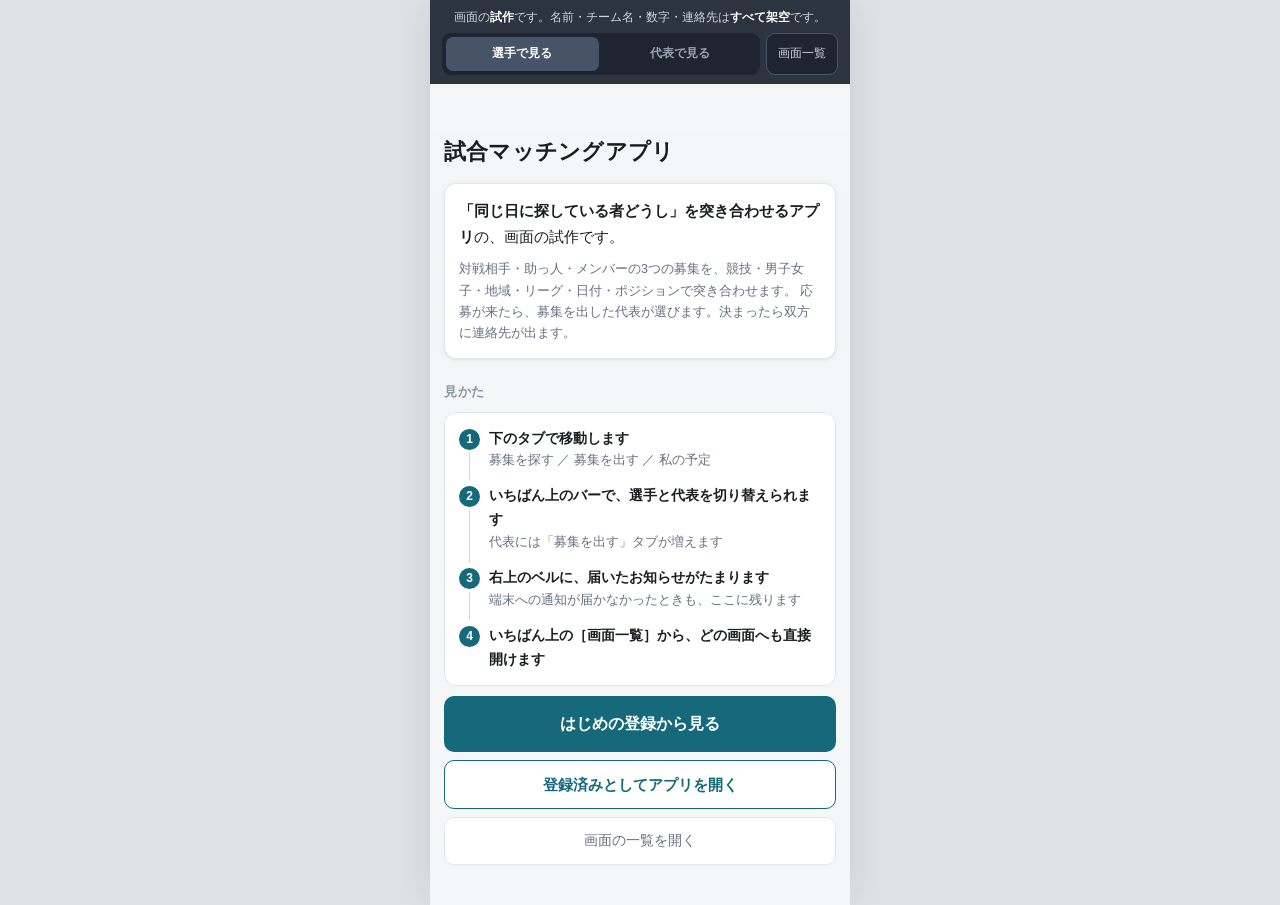
==== commit bb6f130a: "試作の入口の画面でも、下タブ・ベル・歯車を出さないようにした Co-Authored-By: Claude Fable 5.1 <noreply@anthropic.com>" ====
--- a/app/index.html
+++ b/app/index.html
@@ -254,6 +254,8 @@
    まだアプリの中に入っていないので、タブで移れると筋が通らない */
 body.no-tabs .tabbar { display: none; }
 body.no-tabs .body { padding-bottom: 40px; }
+/* ⭐ 登録の流れ（下タブを出さない画面）では、ベルと歯車も出さない。登録が終わるまでお知らせも設定も無い。戻るは残す */
+body.no-tabs .float-btn[data-go="snews"], body.no-tabs #gearWrap { display: none; }
 
 .lead {
   margin: 0 0 14px;
@@ -719,6 +721,15 @@
   overflow: hidden;
 }
 .opt > .check { border: 0; border-radius: 0; }
+.opt > .opt-h { padding: 12px 12px 10px; }
+.opt > .opt-h > b { display: block; font-size: 14px; }
+.opt > .opt-h > span { display: block; color: var(--sub); font-size: 12.5px; line-height: 1.6; }
+.opt > .opt-h + .check { border-top: 1px solid var(--line); }
+.opt > .set-row + .check { border-top: 1px solid var(--line); }
+/* 条件の行は、直前のチェック（競技名）の文字の位置にそろえて一段下げる */
+.opt > .check + .set-row { padding-left: 40px; }
+/* 一覧の上の競技の切り替え。⭐ やる競技が2つ以上の人にだけ出る */
+.sport-sw { margin-bottom: 12px; }
 .opt > .set-row { border: 0; border-top: 1px solid var(--line); border-radius: 0; margin: 0; }
 
 /* --- この端末で通知が受け取れないときだけ出す1枚 ---
@@ -1298,10 +1309,15 @@
 
   <!-- ==================================================== s2h 助っ人を探す -->
   <section data-screen="s2h" data-title="助っ人の募集を探す">
+    <!-- ⭐ やる競技が2つ以上の人にだけ出る。1競技の人には出ない。最後に選んだ競技を覚える -->
+    <div class="chips sport-sw" data-one>
+      <button class="chip" type="button" aria-pressed="true">野球</button>
+      <button class="chip" type="button" aria-pressed="false">バスケットボール</button>
+    </div>
     <div class="filter">
       <div class="filter-v">
         <b>安佐南区・西区・府中町</b>／さくらリーグ 2部<br>
-        野球・バスケットボール ／ 日にち 指定なし ／ ポジション 指定なし
+        日にち 指定なし ／ ポジション 指定なし
       </div>
       <button class="btn-sm" data-go="sfh" type="button">変える</button>
     </div>
@@ -1346,17 +1362,22 @@
     </div>
 
     <p class="note">
-      出るのは<b>「やる競技」に選んだ競技と、自分に合う男子・女子のものだけ</b>です。<br>
+      出るのは<b>上で選んだ競技の、自分に合う男子・女子のものだけ</b>です。競技の切り替えは、やる競技が2つ以上の人にだけ出ます。<br>
       男女混合のチームの募集は、<b>男子にも女子にも出ます。</b>
     </p>
   </section>
 
   <!-- ==================================================== s2n メンバーを探す -->
   <section data-screen="s2n" data-title="メンバーの募集を探す">
+    <!-- ⭐ やる競技が2つ以上の人にだけ出る。1競技の人には出ない。最後に選んだ競技を覚える -->
+    <div class="chips sport-sw" data-one>
+      <button class="chip" type="button" aria-pressed="true">野球</button>
+      <button class="chip" type="button" aria-pressed="false">バスケットボール</button>
+    </div>
     <div class="filter">
       <div class="filter-v">
         <b>安佐南区・西区・府中町</b>／さくらリーグ 2部<br>
-        野球・バスケットボール ／ ポジション 指定なし
+        ポジション 指定なし
       </div>
       <button class="btn-sm" data-go="sfn" type="button">変える</button>
     </div>
@@ -1387,7 +1408,7 @@
     </div>
 
     <p class="note">
-      出るのは<b>「やる競技」に選んだ競技と、自分に合う男子・女子のものだけ</b>です。
+      出るのは<b>上で選んだ競技の、自分に合う男子・女子のものだけ</b>です。競技の切り替えは、やる競技が2つ以上の人にだけ出ます。
     </p>
   </section>
 
@@ -1668,7 +1689,7 @@
         <span class="hint">LINE →「ホーム」→ 右上の友だち追加 → QRコード →「マイQRコード」→ リンクをコピー</span></label>
       <input type="url" value="https://line.me/ti/p/dummy0000">
       <p class="note" style="margin-top:6px;">
-        入れておくと、<b>急な中止の連絡が早く届きます。</b><br>
+        入れておくと、<b>急な中止のとき、相手の代表があなたに LINE で直接知らせることができます。</b><br>
         LINEでQRコードを「更新」すると、このリンクは使えなくなります。入れ直してください。
       </p>
     </div>
@@ -1710,14 +1731,12 @@
       <i>›</i>
     </button>
 
+    <!-- ⭐ 引き継ぎの入口は逃げ道。ボタンの形にしない（枠つきの行は目立ちすぎる）。ただし隠さない -->
     <p class="note player-only" style="margin-top:4px;">
       代表になるときは、いまの代表に<b>［代表を増やす］で追加してもらってください。</b><br>
-      新しくチームを作った場合は、<b>作った人がそのまま代表になります。</b>
-    </p>
-    <button class="set-row player-only" data-go="shandover" type="button">
-      <span>いまの代表に連絡が取れない</span>
-      <i>›</i>
-    </button>
+      新しくチームを作った場合は、<b>作った人がそのまま代表になります。</b><br>
+      <button class="link-quiet" style="padding:2px 0;" data-go="shandoversel" type="button">いまの代表に連絡が取れないとき</button>
+    </p>
 
     <button class="btn" data-act="toast" data-msg="保存しました" type="button" style="margin-top:14px;">保存する</button>
   </section>
@@ -1757,32 +1776,52 @@
         </button>
       </div>
 
+      <!-- ⭐ やる競技が2つ以上の人は、競技ごとにチェックと条件を持つ（「野球だけ受け取る」ができる）。
+           1競技の人は、上の「対戦相手の募集」と同じ形（種類のチェック＋条件の行）。 -->
       <div class="opt">
+        <div class="opt-h">
+          <b>助っ人の募集</b>
+          <span>「この日だけ手伝ってほしい」というチームが出したとき</span>
+        </div>
         <label class="check">
           <input type="checkbox" checked>
-          <div class="check-t">
-            <b>助っ人の募集</b>
-            <span>「この日だけ手伝ってほしい」というチームが出したとき</span>
-          </div>
+          <div class="check-t"><b>野球</b></div>
         </label>
         <button class="set-row" data-go="sfh" type="button">
           <span>条件<em>安佐南区ほか2つ ／ さくらリーグ 2部</em></span>
           <i>›</i>
         </button>
+        <label class="check">
+          <input type="checkbox">
+          <div class="check-t"><b>バスケットボール</b></div>
+        </label>
+        <button class="set-row" data-go="sfh" type="button">
+          <span>条件<em>安佐南区ほか2つ</em></span>
+          <i>›</i>
+        </button>
       </div>
 
       <div class="opt">
+        <div class="opt-h">
+          <b>メンバーの募集</b>
+          <span>「ずっと入ってくれる人を探している」チームが出したとき</span>
+        </div>
         <label class="check">
           <input type="checkbox" checked>
-          <div class="check-t">
-            <b>メンバーの募集</b>
-            <span>「ずっと入ってくれる人を探している」チームが出したとき</span>
-          </div>
+          <div class="check-t"><b>野球</b></div>
         </label>
         <button class="set-row" data-go="sfn" type="button">
           <span>条件<em>安佐南区ほか2つ ／ さくらリーグ 2部</em></span>
           <i>›</i>
         </button>
+        <label class="check">
+          <input type="checkbox" checked>
+          <div class="check-t"><b>バスケットボール</b></div>
+        </label>
+        <button class="set-row" data-go="sfn" type="button">
+          <span>条件<em>安佐南区ほか2つ</em></span>
+          <i>›</i>
+        </button>
       </div>
     </div>
 
@@ -1791,6 +1830,48 @@
     </p>
 
     <button class="btn" data-act="toast" data-msg="保存しました" type="button" style="margin-top:14px;">保存する</button>
+  </section>
+
+  <!-- ==================================================== shandoversel どのチームの代表を引き継ぐか
+       ⭐ 所属が2チーム以上の人にだけ出す。1チームの人は、この画面を飛ばして直接「代表を引き継ぐ」へ。
+       並べるのは、自分が代表でないチームだけ（代表をしているチームは引き継ぐ対象にならない）。 -->
+  <section data-screen="shandoversel" data-title="どのチームですか">
+    <p class="lead">いまの代表に連絡が取れないチームを選んでください。</p>
+
+    <button class="card tap" data-go="shandover" type="button">
+      <div class="gate">
+        <div class="gate-t">
+          <b>あおぞらクラブ</b>
+          <span><span class="pill">野球・男子</span> さくらリーグ 2部 ／ 広島市安佐南区<br>いまの代表 ゆうと ／ 最後にアプリを開いたのは 3月28日</span>
+        </div>
+        <div class="gate-arrow">›</div>
+      </div>
+    </button>
+
+    <button class="card tap" data-go="shandover" type="button">
+      <div class="gate">
+        <div class="gate-t">
+          <b>みどりヶ丘ベースボール</b>
+          <span><span class="pill">野球・男女混合</span> リーグに入っていないチーム ／ 広島市佐伯区<br>いまの代表 けんた ／ 最後にアプリを開いたのは 昨日</span>
+        </div>
+        <div class="gate-arrow">›</div>
+      </div>
+    </button>
+
+    <button class="card tap" data-go="shandover" type="button">
+      <div class="gate">
+        <div class="gate-t">
+          <b>安佐南ブレイカーズ</b>
+          <span><span class="pill">バスケ・男女混合</span> リーグに入っていないチーム ／ 広島市安佐南区<br>いまの代表 みさき ／ 最後にアプリを開いたのは 3日前</span>
+        </div>
+        <div class="gate-arrow">›</div>
+      </div>
+    </button>
+
+    <p class="note">
+      この画面は、<b>所属が2チーム以上の人にだけ</b>出ます。1チームの人は、そのまま次の画面に進みます。<br>
+      自分が代表をしているチームは並びません。
+    </p>
   </section>
 
   <!-- ==================================================== shandover 代表を引き継ぐ -->
@@ -1827,9 +1908,9 @@
       <ol>
         <li><b>上の全員に、お知らせが届きます</b>
           <small>「はるきさんが代表を引き継ぎたいと言っています」</small></li>
-        <li><b>7日のあいだ、いまの代表は止められます</b>
+        <li><b>3日のあいだ、いまの代表は止められます</b>
           <small>心当たりがなければ、その場で止められます</small></li>
-        <li><b>7日たって返事がなければ、代表が移ります</b>
+        <li><b>3日たって返事がなければ、代表が移ります</b>
           <small>前の代表に連絡が取れなくても、ここで止まりません</small></li>
       </ol>
     </div>
@@ -1849,7 +1930,7 @@
       <dl class="dl" style="margin-top:0;">
         <div>
           <dt>代表が移る日</dt>
-          <dd><b>4月4日（土）18時</b><small>あと7日</small></dd>
+          <dd><b>4月4日（土）18時</b><small>あと3日</small></dd>
         </div>
         <div>
           <dt>お知らせの先</dt>
@@ -1872,7 +1953,7 @@
   <section data-screen="shandoverask" data-title="代表の引き継ぎ">
     <div class="card">
       <div class="post-h">
-        <span class="pill warn">あと7日</span>
+        <span class="pill warn">あと3日</span>
       </div>
       <div style="font-size:17px;font-weight:700;margin:2px 0 4px;">
         はるき さんが、代表を引き継ぎたいと言っています
@@ -2223,7 +2304,7 @@
         <b>いまのうちに、上の［LINEで連絡する］から友だちになっておいてください。</b>
       </p>
       <p class="post-meta" style="margin:4px 0 0;">
-        当日になってからでは間に合いません。<b>先に友だちになっておくと、急な中止の連絡が1回で届きます。</b>
+        当日になってからでは間に合いません。<b>先に友だちになっておくと、急な中止のとき、相手の代表があなたに LINE で直接連絡できます。</b>
       </p>
     </div>
 
@@ -2233,7 +2314,7 @@
       </p>
       <p class="post-meta" style="margin:4px 0 0;">
         雨などで中止になったときの連絡は、<b>通知が届かないとベルにしか残りません。</b>
-        上で LINE の友だちになっておけば、LINE でも届きます。
+        上で LINE の友だちになっておけば、<b>相手の代表があなたに LINE で直接知らせることができます。</b>
       </p>
     </div>
 
@@ -2280,7 +2361,7 @@
         <b>いまのうちに、LINEで友だちになっておいてください。</b>
       </p>
       <p class="post-meta" style="margin:4px 0 0;">
-        当日になってからでは間に合いません。<b>先に友だちになっておくと、急な中止の連絡が1回で届きます。</b>
+        当日になってからでは間に合いません。<b>先に友だちになっておくと、急な中止のとき、あなたから LINE で直接知らせることができます。</b>
       </p>
     </div>
 
@@ -2586,7 +2667,7 @@
         <span class="hint">LINE →「ホーム」→ 右上の友だち追加 → QRコード →「マイQRコード」→ リンクをコピー</span></label>
       <input type="url" placeholder="https://line.me/ti/p/...">
       <p class="note" style="margin-top:6px;">
-        入れておくと、<b>急な中止の連絡が早く届きます。</b><br>
+        入れておくと、<b>急な中止のとき、相手の代表があなたに LINE で直接知らせることができます。</b><br>
         LINEでQRコードを「更新」すると、このリンクは使えなくなります。入れ直してください。
       </p>
     </div>
@@ -2804,16 +2885,22 @@
       </label>
     </div>
 
+    <div class="field">
+      <label class="f-label">募集を探す範囲<span class="hint">あとから絞り込みで足せます</span></label>
+      <div class="chips">
+        <button class="chip" type="button" aria-pressed="true">広島市安佐南区</button>
+      </div>
+    </div>
+
+    <!-- ⭐ リーグは競技ごと。やる競技が2つ以上の人にだけ、競技ごとに1行ずつ出す（1競技なら「リーグ」1行） -->
     <div class="field field-row">
       <div>
-        <label class="f-label">募集を探す範囲<span class="hint">あとから私の設定で足せます</span></label>
-        <div class="chips">
-          <button class="chip" type="button" aria-pressed="true">広島市安佐南区</button>
-        </div>
+        <label class="f-label">野球のリーグ<span class="hint">このリーグのものだけ</span></label>
+        <select><option>さくらリーグ 2部</option><option>指定なし（ぜんぶ）</option></select>
       </div>
       <div>
-        <label class="f-label">リーグ<span class="hint">このリーグのものだけ</span></label>
-        <select><option>さくらリーグ 2部</option></select>
+        <label class="f-label">バスケットボールのリーグ</label>
+        <select><option>指定なし（ぜんぶ）</option></select>
       </div>
     </div>
 
@@ -2925,7 +3012,7 @@
 
   <!-- ==================================================== sfh 助っ人の絞り込み -->
   <section data-screen="sfh" data-title="助っ人の募集の絞り込み">
-    <p class="lead">この条件に合うものだけ出します。</p>
+    <p class="lead"><b>野球</b>の募集の条件です。この条件に合うものだけ出します。</p>
 
     <div class="field">
       <label class="f-label">探す範囲<span class="hint">市区町村で選びます。⭐ 都道府県をまたいで選べます</span></label>
@@ -2951,8 +3038,7 @@
     <div class="field">
       <label class="f-label">ポジション<span class="hint">いくつでも選べます。選ばなければ、ぜんぶ出ます</span></label>
 
-      <div class="sport-g" style="margin-top:0;">野球</div>
-      <div class="chips">
+            <div class="chips">
         <button class="chip" type="button" aria-pressed="false">投手</button>
         <button class="chip" type="button" aria-pressed="false">捕手</button>
         <button class="chip" type="button" aria-pressed="false">一塁手</button>
@@ -2964,20 +3050,12 @@
         <button class="chip" type="button" aria-pressed="false">右翼手</button>
       </div>
 
-      <div class="sport-g">バスケットボール</div>
-      <div class="chips">
-        <button class="chip" type="button" aria-pressed="false">ポイントガード</button>
-        <button class="chip" type="button" aria-pressed="false">シューティングガード</button>
-        <button class="chip" type="button" aria-pressed="false">スモールフォワード</button>
-        <button class="chip" type="button" aria-pressed="false">パワーフォワード</button>
-        <button class="chip" type="button" aria-pressed="false">センター</button>
-      </div>
     </div>
 
     <button class="btn" data-back="1" type="button">この条件にする</button>
 
     <p class="note">
-      出ているのは<b>「やる競技」に選んだ競技だけ</b>です。<b>男子・女子も自動で合わせています</b>（私の設定で変えられます）。<br>
+      条件は<b>競技ごと</b>に持ちます。バスケットボールの条件は、一覧の上で切り替えてから［変える］で決めます。<b>男子・女子は自動で合わせています</b>（私の設定で変えられます）。<br>
       この条件は、<b>お知らせを受け取る条件としても保存されます。</b>
       絞ると、その条件に合う募集だけが届くようになります。
     </p>
@@ -3042,7 +3120,7 @@
 
   <!-- ==================================================== sfn メンバーの絞り込み -->
   <section data-screen="sfn" data-title="メンバーの募集の絞り込み">
-    <p class="lead">この条件に合うものだけ出します。</p>
+    <p class="lead"><b>野球</b>の募集の条件です。この条件に合うものだけ出します。</p>
 
     <div class="field">
       <label class="f-label">探す範囲<span class="hint">市区町村で選びます。⭐ 都道府県をまたいで選べます</span></label>
@@ -3063,8 +3141,7 @@
     <div class="field">
       <label class="f-label">ポジション<span class="hint">いくつでも選べます。選ばなければ、ぜんぶ出ます</span></label>
 
-      <div class="sport-g" style="margin-top:0;">野球</div>
-      <div class="chips">
+            <div class="chips">
         <button class="chip" type="button" aria-pressed="false">投手</button>
         <button class="chip" type="button" aria-pressed="false">捕手</button>
         <button class="chip" type="button" aria-pressed="false">一塁手</button>
@@ -3076,20 +3153,12 @@
         <button class="chip" type="button" aria-pressed="false">右翼手</button>
       </div>
 
-      <div class="sport-g">バスケットボール</div>
-      <div class="chips">
-        <button class="chip" type="button" aria-pressed="false">ポイントガード</button>
-        <button class="chip" type="button" aria-pressed="false">シューティングガード</button>
-        <button class="chip" type="button" aria-pressed="false">スモールフォワード</button>
-        <button class="chip" type="button" aria-pressed="false">パワーフォワード</button>
-        <button class="chip" type="button" aria-pressed="false">センター</button>
-      </div>
     </div>
 
     <button class="btn" data-back="1" type="button">この条件にする</button>
 
     <p class="note">
-      出ているのは<b>「やる競技」に選んだ競技だけ</b>です。<b>男子・女子も自動で合わせています</b>（私の設定で変えられます）。<br>
+      条件は<b>競技ごと</b>に持ちます。バスケットボールの条件は、一覧の上で切り替えてから［変える］で決めます。<b>男子・女子は自動で合わせています</b>（私の設定で変えられます）。<br>
       <b>日にちの欄はありません。</b>メンバーの募集は、ずっと出しておくものなので日にちを持ちません。
     </p>
   </section>
@@ -3193,7 +3262,7 @@
       <button type="button" data-go="steamjoin"><i>5</i><b>あるチームに入る</b><em>承認なし</em></button>
       <button type="button" data-go="sleague"><i>★</i><b>リーグを足す</b><em>選ぶのが基本。設定からも使う</em></button>
       <button type="button" data-go="sarea"><i>★</i><b>市区町村を足す</b><em>県→市区町村の2段。県をまたげる</em></button>
-      <button type="button" data-go="sw5"><i>6</i><b>お知らせの条件</b><em>既定値＋通知の許可</em></button>
+      <button type="button" data-go="sw5"><i>6</i><b>お知らせの条件</b><em>既定値＋通知の許可。リーグは競技ごと</em></button>
       <button type="button" data-go="sw6"><i>7</i><b>ホーム画面に追加</b><em>iPhoneだけ</em></button>
     </div>
 
@@ -3202,9 +3271,9 @@
       <button type="button" data-go="s3"><i>★</i><b>助っ人の募集</b><em>お知らせの着地点</em></button>
       <button type="button" data-go="s4"><i>2</i><b>送りました</b></button>
       <button type="button" data-go="sfind"><i>3</i><b>募集を探す</b><em>入口2つ</em></button>
-      <button type="button" data-go="s2h"><i>4</i><b>助っ人の募集を探す</b><em>一覧</em></button>
+      <button type="button" data-go="s2h"><i>4</i><b>助っ人の募集を探す</b><em>一覧。掛け持ちの人は上で競技を切り替え</em></button>
       <button type="button" data-go="s2n"><i>5</i><b>メンバーの募集を探す</b><em>一覧・日にちなし</em></button>
-      <button type="button" data-go="sfh"><i>6</i><b>助っ人の絞り込み</b><em>お知らせの条件にもなる</em></button>
+      <button type="button" data-go="sfh"><i>6</i><b>助っ人の絞り込み</b><em>競技1つぶん。お知らせの条件にもなる</em></button>
       <button type="button" data-go="sfn"><i>7</i><b>メンバーの絞り込み</b><em>日にちの欄がない</em></button>
       <button type="button" data-go="s3n"><i>6</i><b>メンバーの募集</b></button>
     </div>
@@ -3218,8 +3287,9 @@
       <button type="button" data-go="s7"><i>9</i><b>決まりました</b><em>選手が見る。相手の連絡先</em></button>
       <button type="button" data-go="scanceled"><i>10</i><b>中止になりました</b><em>助っ人に届いたあと</em></button>
       <button type="button" data-go="s3waiting"><i>★</i><b>助っ人の募集（応募済み）</b><em>取り消せる</em></button>
+      <button type="button" data-go="shandoversel"><i>★</i><b>どのチームですか</b><em>引き継ぐチームを選ぶ。2チーム以上の人だけ</em></button>
       <button type="button" data-go="shandover"><i>★</i><b>代表を引き継ぐ</b><em>前の代表に連絡が取れないとき</em></button>
-      <button type="button" data-go="shandoverdone"><i>11</i><b>申し出ました</b><em>7日後に移る</em></button>
+      <button type="button" data-go="shandoverdone"><i>11</i><b>申し出ました</b><em>3日後に移る</em></button>
       <button type="button" data-go="shandoverask"><i>12</i><b>代表の引き継ぎ</b><em>いまの代表に届く。止められる</em></button>
       <button type="button" data-go="shmoved"><i>13</i><b>引き継ぎました</b></button>
     </div>
@@ -3290,9 +3360,9 @@
     sfm: 'team', srep: 'team', shmoved: 'me', shstopped: 'team', smine: 'team', s7rep: 'team'
   };
 
-  // 下タブを出さない画面（登録の流れの中）
+  // 下タブ・ベル・歯車を出さない画面（試作の入口と、登録の流れの中）
   var noTabs = {
-    sw1: 1, sw2: 1, sw5: 1, sw6: 1,
+    s0: 1, sw1: 1, sw2: 1, sw5: 1, sw6: 1,
     steamsel: 1, steamnew: 1, steamjoin: 1, sleague: 1
   };
 
